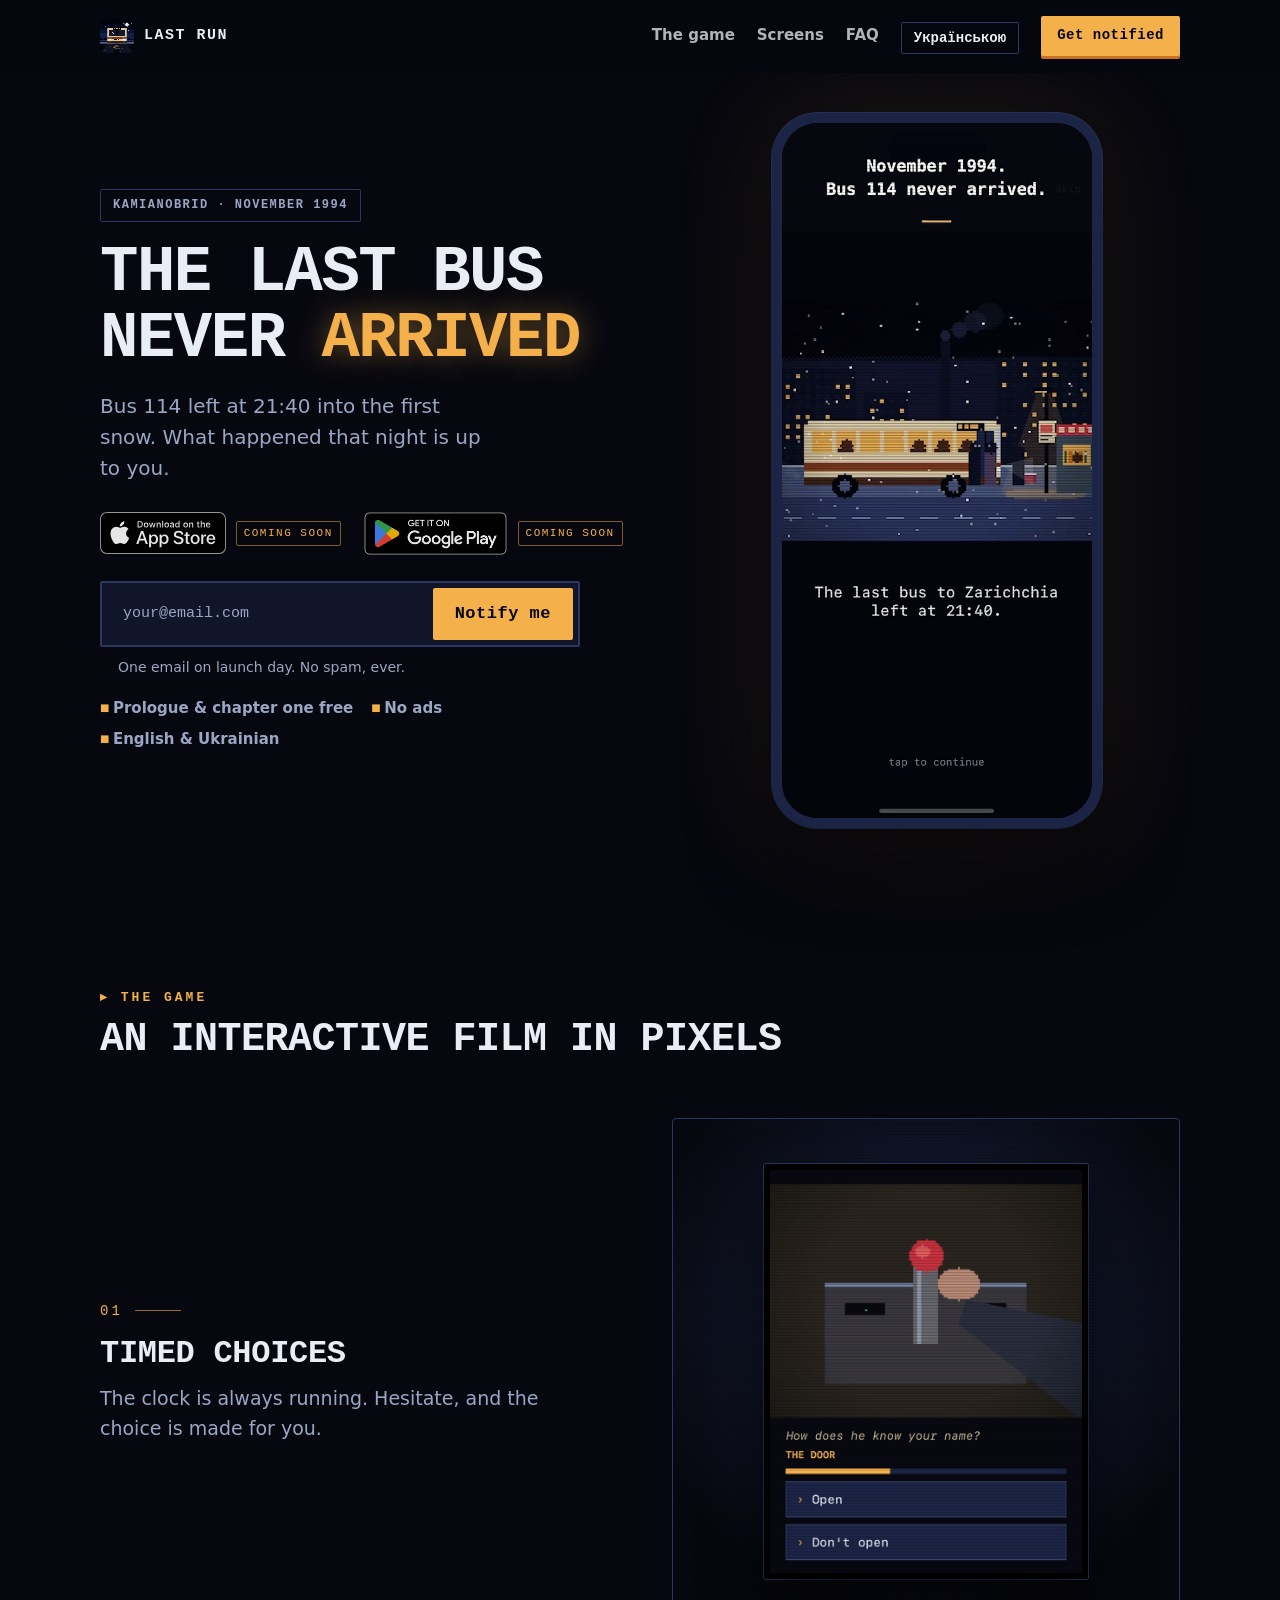
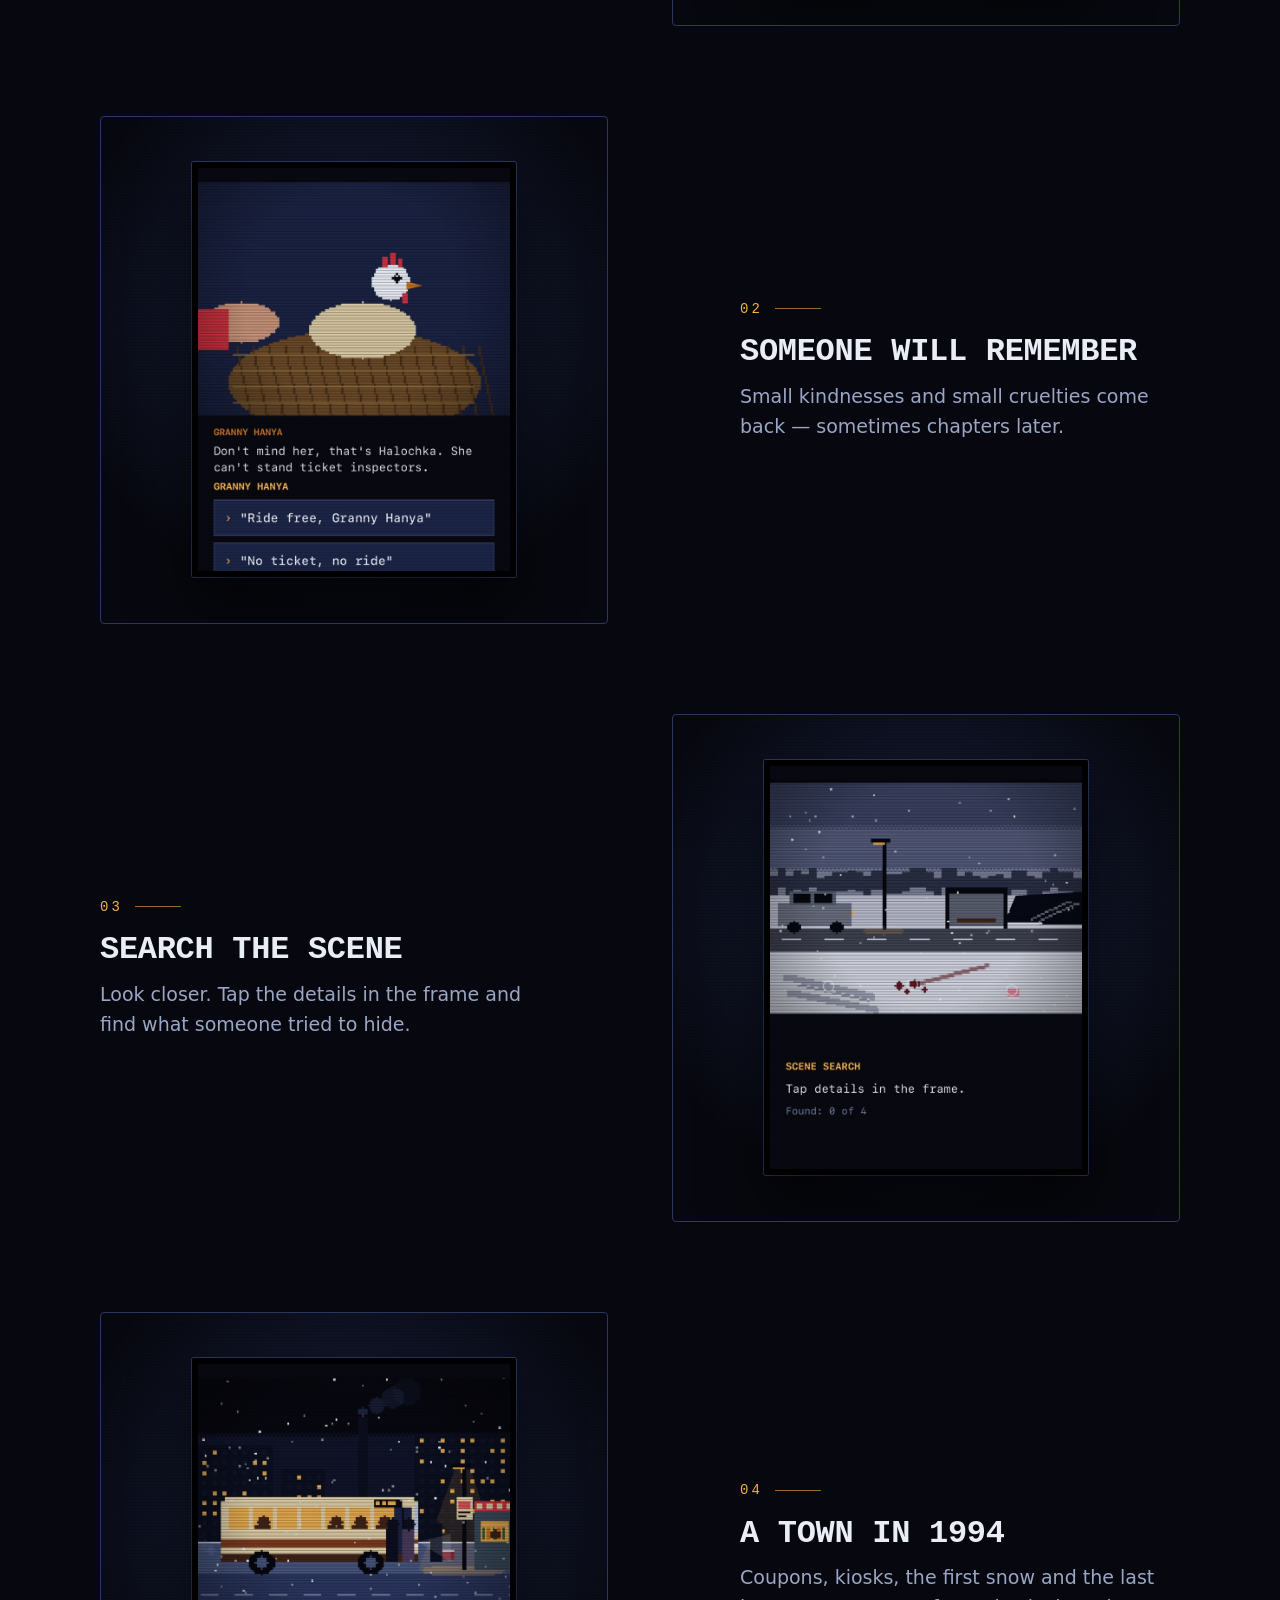
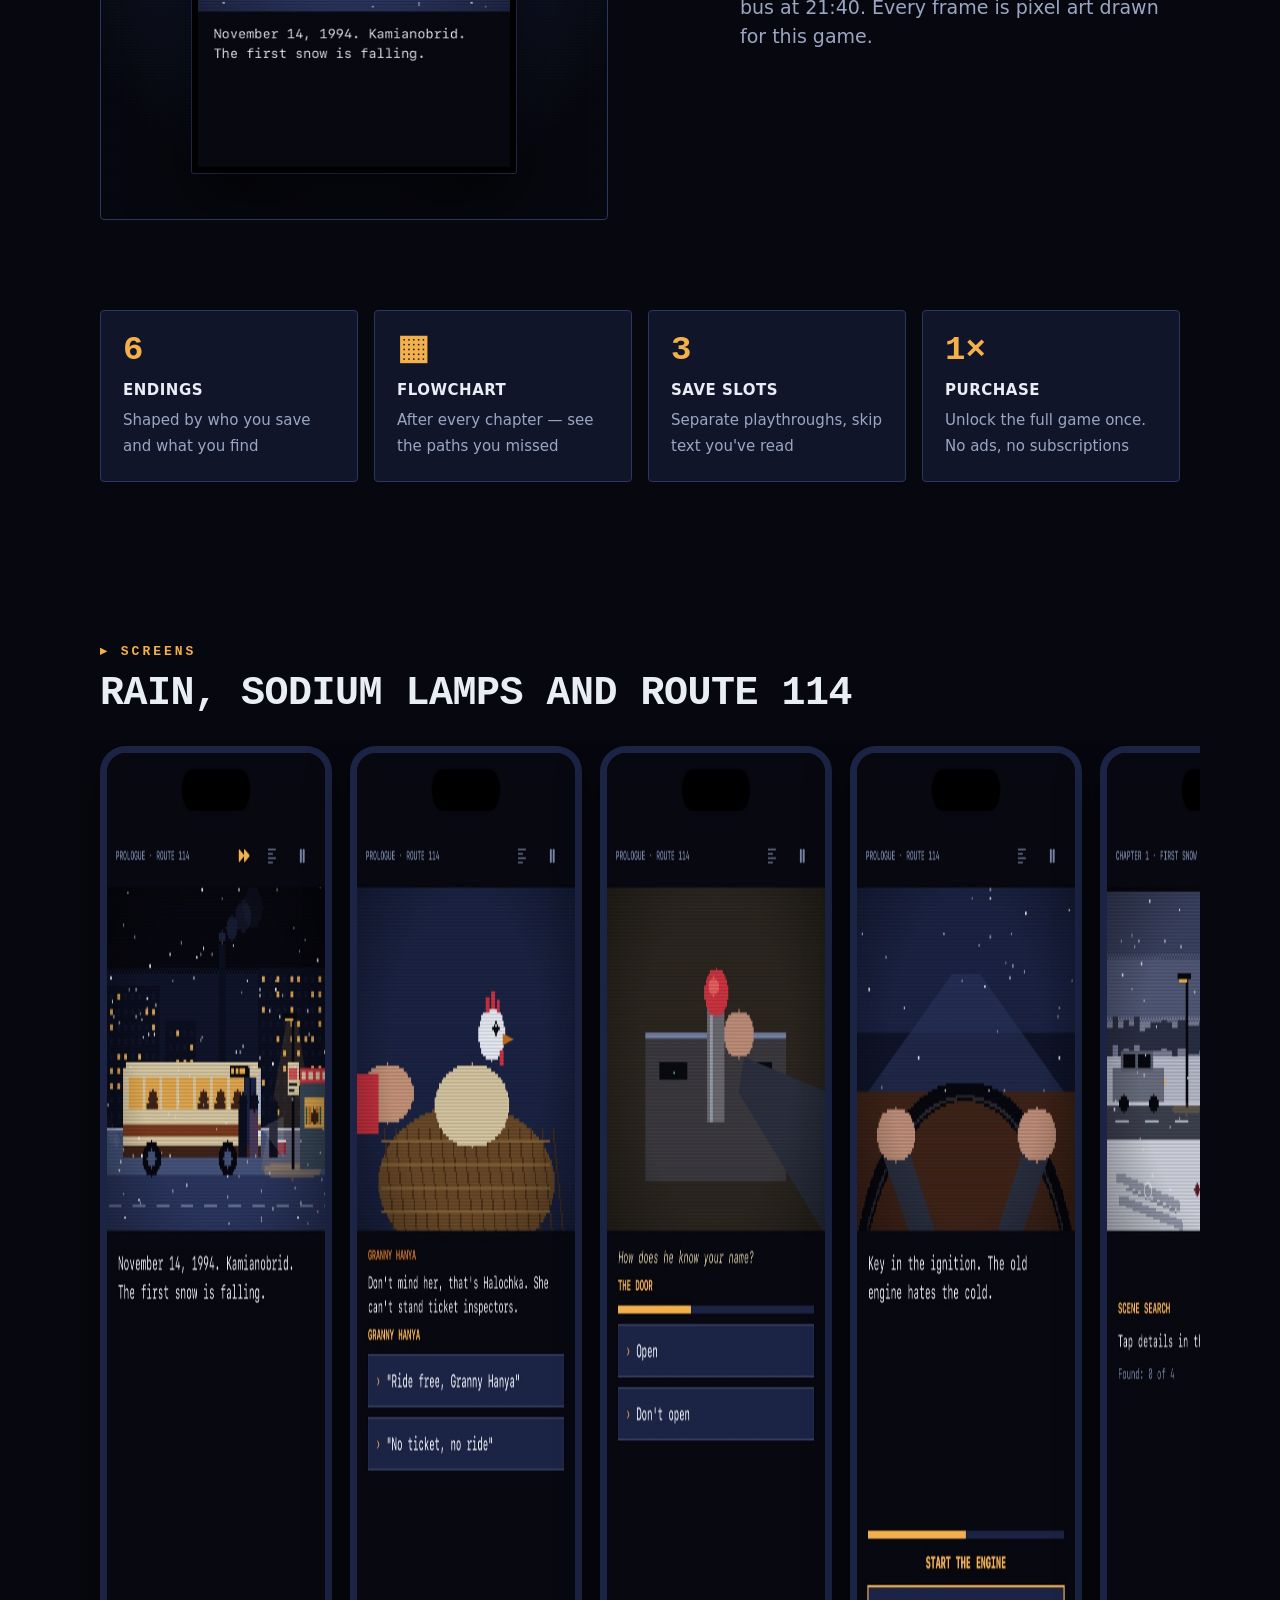
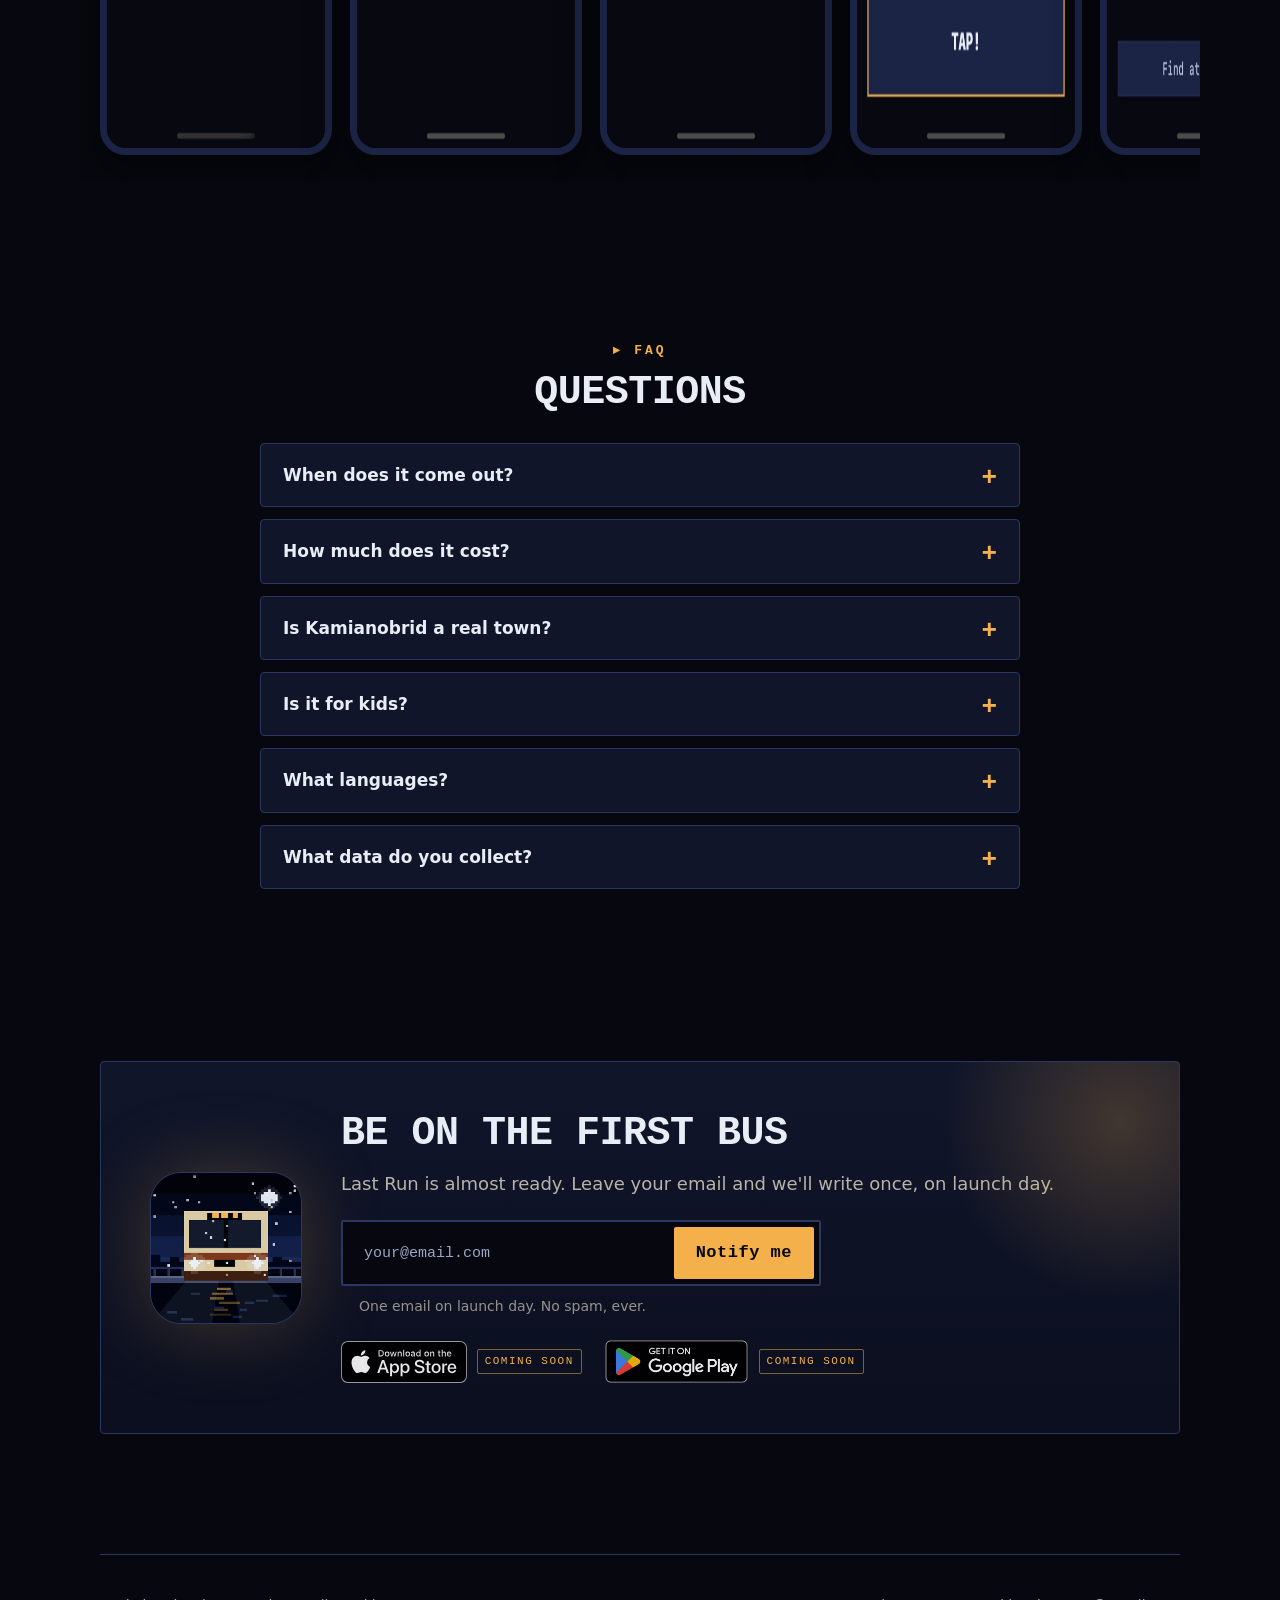
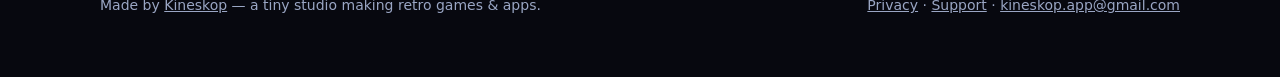
==== lastrun/index.html @ 00aafe99 "Last Run game page" ====
<!doctype html>
<html lang="en">
<head>
<meta charset="utf-8">
<meta name="viewport" content="width=device-width, initial-scale=1">
<title>Last Run — a pixel noir mystery where every choice has consequences</title>
<meta name="description" content="November 1994. The last bus to Zarichchia left at 21:40 and never arrived. A story game for iPhone and Android with timed choices and 6 endings.">
<meta name="theme-color" content="#07080f">
<meta name="color-scheme" content="dark">
<link rel="canonical" href="https://kineskop-app.github.io/lastrun/">
<link rel="alternate" hreflang="en" href="https://kineskop-app.github.io/lastrun/">
<link rel="alternate" hreflang="uk" href="https://kineskop-app.github.io/lastrun/uk/">
<meta property="og:type" content="website">
<meta property="og:title" content="Last Run">
<meta property="og:description" content="November 1994. The last bus to Zarichchia left at 21:40 and never arrived. A story game for iPhone and Android with timed choices and 6 endings.">
<meta property="og:image" content="https://kineskop-app.github.io/lastrun/media/og_en.jpg">
<meta name="twitter:card" content="summary_large_image">
<link rel="icon" href="../lastrun/img/icon.png">
<link rel="apple-touch-icon" href="../lastrun/img/icon.png">
<link rel="stylesheet" href="../style.css?v=81396edd">
<link rel="stylesheet" href="../lastrun/lastrun.css?v=81396edd">
<script>document.documentElement.classList.add("js")</script>
<script type="application/ld+json">{"@context":"https://schema.org","@type":"VideoGame","name":"Last Run","gamePlatform":["iOS","Android"],"genre":["Adventure","Interactive fiction"],"inLanguage":["en","uk"],"publisher":{"@type":"Organization","name":"Kineskop"}}</script>
</head>
<body class="lr">
<div class="sticky"><div class="wrap">
  <header class="top">
    <a class="brand" href="./"><img src="../lastrun/img/icon.png" alt="">Last Run</a>
    <nav class="nav"><a class="link" href="#features">The game</a><a class="link" href="#gallery">Screens</a><a class="link" href="#faq">FAQ</a><span class="lang"><a href="uk/">Українською</a></span><a class="btn small" href="#notify">Get notified</a></nav>
  </header>
</div></div>

<main class="wrap">
  <section class="hero">
    <div>
      <span class="eyebrow">Kamianobrid · November 1994</span>
      <h1>The last bus<br>never <em>arrived</em></h1>
      <p class="lead">Bus 114 left at 21:40 into the first snow. What happened that night is up to you.</p>
      <div class="stores" aria-label="iOS, Android — Coming soon">
        <span class="store"><img src="../lastrun/img/appstore.svg" alt="App Store" class="as"><small>Coming soon</small></span>
        <span class="store"><img src="../lastrun/img/googleplay.png" alt="Google Play" class="gp"><small>Coming soon</small></span>
      </div>
      <div class="signup-wrap">
        <form class="signup" action="https://formsubmit.co/kineskop.app@gmail.com" method="POST" data-err="That didn&#x27;t go through. Try again?" data-key="lr-joined">
          <div class="pill">
            <input type="email" name="email" placeholder="your@email.com" required autocomplete="email" aria-label="Email">
            <button class="btn" type="submit">Notify me</button>
          </div>
          <input type="hidden" name="_subject" value="Last Run — notify me">
          <input type="hidden" name="_next" value="https://kineskop-app.github.io/lastrun/thanks.html">
          <input type="hidden" name="_captcha" value="false">
          <div hidden style="display:none" aria-hidden="true"><input type="text" name="_honey" tabindex="-1" autocomplete="off"></div>
          <small class="note">One email on launch day. No spam, ever.</small>
        </form>
        <div class="done" role="status"><img src="../lastrun/img/icon.png" alt=""><div><b>You're on the list</b><span>We'll write once — the day Last Run is out.</span></div></div>
      </div>
      <div class="trust"><span>Prologue & chapter one free</span><span>No ads</span><span>English & Ukrainian</span></div>
    </div>
    <div class="stage">
      <div class="phone"><video src="../lastrun/media/hero_en.mp4" poster="../lastrun/media/hero_en.jpg" autoplay muted loop playsinline preload="metadata" aria-label="Last Run gameplay"></video></div>
    </div>
  </section>

  <section class="block" id="features">
    <p class="kicker">The game</p>
    <h2>An interactive film in pixels</h2>
    <div class="frows"><div class="frow reveal"><div class="ftext"><span class="fnum">01</span><h3>Timed choices</h3><p>The clock is always running. Hesitate, and the choice is made for you.</p></div><div class="visual"><img src="../lastrun/media/en_door.jpg" alt="" loading="lazy" width="720" height="931"></div></div><div class="frow flip reveal"><div class="ftext"><span class="fnum">02</span><h3>Someone will remember</h3><p>Small kindnesses and small cruelties come back — sometimes chapters later.</p></div><div class="visual"><img src="../lastrun/media/en_ganya.jpg" alt="" loading="lazy" width="720" height="931"></div></div><div class="frow reveal"><div class="ftext"><span class="fnum">03</span><h3>Search the scene</h3><p>Look closer. Tap the details in the frame and find what someone tried to hide.</p></div><div class="visual"><img src="../lastrun/media/en_search.jpg" alt="" loading="lazy" width="720" height="931"></div></div><div class="frow flip reveal"><div class="ftext"><span class="fnum">04</span><h3>A town in 1994</h3><p>Coupons, kiosks, the first snow and the last bus at 21:40. Every frame is pixel art drawn for this game.</p></div><div class="visual"><img src="../lastrun/media/en_depot.jpg" alt="" loading="lazy" width="720" height="931"></div></div></div>
    <div class="extras"><div class="extra reveal"><span class="big">6</span><b>endings</b><span>Shaped by who you save and what you find</span></div><div class="extra reveal"><span class="big">▦</span><b>Flowchart</b><span>After every chapter — see the paths you missed</span></div><div class="extra reveal"><span class="big">3</span><b>save slots</b><span>Separate playthroughs, skip text you've read</span></div><div class="extra reveal"><span class="big">1×</span><b>purchase</b><span>Unlock the full game once. No ads, no subscriptions</span></div></div>
  </section>

  <section class="block" id="gallery">
    <p class="kicker">Screens</p>
    <h2>Rain, sodium lamps and route 114</h2>
    <div class="shots" style="margin-top:24px"><img src="../lastrun/img/en_1.jpg" alt="" loading="lazy" width="464" height="1009"><img src="../lastrun/img/en_2.jpg" alt="" loading="lazy" width="464" height="1009"><img src="../lastrun/img/en_3.jpg" alt="" loading="lazy" width="464" height="1009"><img src="../lastrun/img/en_4.jpg" alt="" loading="lazy" width="464" height="1009"><img src="../lastrun/img/en_5.jpg" alt="" loading="lazy" width="464" height="1009"><img src="../lastrun/img/en_6.jpg" alt="" loading="lazy" width="464" height="1009"></div>
  </section>

  <section class="block" id="faq">
    <div class="center"><p class="kicker">FAQ</p><h2>Questions</h2></div>
    <div class="faq" style="margin-top:28px"><details><summary>When does it come out?</summary><p>Soon — first on iPhone, then on Android. Leave your email and we'll write once, on launch day.</p></details><details><summary>How much does it cost?</summary><p>The prologue and chapter one are free. The rest of the story unlocks with a single purchase — no ads, no subscriptions.</p></details><details><summary>Is Kamianobrid a real town?</summary><p>It's a composite of Ukrainian towns. But anyone who lived through the 90s will recognise their own town in it: coupons, kiosks, the last bus at 21:40.</p></details><details><summary>Is it for kids?</summary><p>No. The game has violence, themes of death and alcohol. Recommended 16+.</p></details><details><summary>What languages?</summary><p>English and Ukrainian. The game follows your phone's language.</p></details><details><summary>What data do you collect?</summary><p>None. Your progress stays on your phone. See the <a href="../lastrun/privacy.html">privacy policy</a>.</p></details></div>
  </section>

  <section class="block" id="notify">
    <div class="final reveal">
      <img class="ticket" src="../lastrun/img/icon.png" alt="">
      <div>
        <h2>Be on the first bus</h2>
        <p>Last Run is almost ready. Leave your email and we'll write once, on launch day.</p>
        <div class="signup-wrap">
        <form class="signup" action="https://formsubmit.co/kineskop.app@gmail.com" method="POST" data-err="That didn&#x27;t go through. Try again?" data-key="lr-joined">
          <div class="pill">
            <input type="email" name="email" placeholder="your@email.com" required autocomplete="email" aria-label="Email">
            <button class="btn" type="submit">Notify me</button>
          </div>
          <input type="hidden" name="_subject" value="Last Run — notify me">
          <input type="hidden" name="_next" value="https://kineskop-app.github.io/lastrun/thanks.html">
          <input type="hidden" name="_captcha" value="false">
          <div hidden style="display:none" aria-hidden="true"><input type="text" name="_honey" tabindex="-1" autocomplete="off"></div>
          <small class="note">One email on launch day. No spam, ever.</small>
        </form>
        <div class="done" role="status"><img src="../lastrun/img/icon.png" alt=""><div><b>You're on the list</b><span>We'll write once — the day Last Run is out.</span></div></div>
      </div>
        <div class="stores" aria-label="iOS, Android — Coming soon">
        <span class="store"><img src="../lastrun/img/appstore.svg" alt="App Store" class="as"><small>Coming soon</small></span>
        <span class="store"><img src="../lastrun/img/googleplay.png" alt="Google Play" class="gp"><small>Coming soon</small></span>
      </div>
      </div>
    </div>
  </section>

  <footer>
    <span>Made by <a href="../">Kineskop</a> — a tiny studio making retro games &amp; apps.</span>
    <span><a href="../lastrun/privacy.html">Privacy</a> · <a href="../lastrun/support.html">Support</a> · <a href="mailto:kineskop.app@gmail.com">kineskop.app@gmail.com</a></span>
  </footer>
</main>
<script src="../site.js?v=81396edd" defer></script>
</body>
</html>
---- style.css ----
/* Kineskop site — one stylesheet for the studio page, app landings and docs. */
:root {
  --bg: #f4ecda;
  --bg2: #efe3ca;
  --card: #fbf6ea;
  --line: #e2d5b8;
  --ink: #2f2a28;
  --muted: rgba(47, 42, 40, .64);
  --accent: #c98a2b;
  --mustard: #d8a03a;
  --mustard-dark: #b9852a;
  --teal: #3e6a6a;
  --night: #1f1a24;
  --night2: #2a2430;
  --cream: #f2e8d4;
  --radius: 28px;
  --shadow: 0 24px 60px rgba(47, 30, 16, .18);
}
@media (prefers-color-scheme: dark) {
  :root:not([data-theme="light"]) {
    --bg: #1d1820; --bg2: #241e28; --card: #2a2430; --line: #3a3340; --ink: #f2e8d4; --muted: rgba(242, 232, 212, .66);
    --shadow: 0 24px 60px rgba(0, 0, 0, .45);
  }
}
* { box-sizing: border-box; }
html { -webkit-text-size-adjust: 100%; scroll-behavior: smooth; scroll-padding-top: 84px; }
body {
  margin: 0; background: var(--bg); color: var(--ink); overflow-x: hidden;
  font-family: ui-rounded, "SF Pro Rounded", "Nunito", system-ui, -apple-system, "Segoe UI", Roboto, sans-serif;
  line-height: 1.55; font-size: 17px; -webkit-font-smoothing: antialiased;
}
img, video { max-width: 100%; display: block; }
a { color: var(--accent); }
.wrap { max-width: 1120px; margin: 0 auto; padding: 0 20px; }
:focus-visible { outline: 3px solid var(--mustard); outline-offset: 3px; border-radius: 8px; }

/* ---------- header ---------- */
header.top { display: flex; align-items: center; justify-content: space-between; gap: 16px; padding: 16px 0; }
.sticky { position: sticky; top: 0; z-index: 20; background: color-mix(in srgb, var(--bg) 82%, transparent); backdrop-filter: saturate(1.4) blur(14px); -webkit-backdrop-filter: saturate(1.4) blur(14px); border-bottom: 1px solid transparent; transition: border-color .2s; }
.sticky.scrolled { border-bottom-color: var(--line); }
.brand { white-space: nowrap; display: flex; align-items: center; gap: 10px; font-weight: 900; letter-spacing: .2px; text-decoration: none; color: var(--ink); font-size: 18px; }
.brand img { width: 34px; height: 34px; border-radius: 9px; image-rendering: pixelated; }
.nav { display: flex; align-items: center; gap: 22px; }
.nav a.link { color: var(--ink); text-decoration: none; font-weight: 700; font-size: 15px; opacity: .75; }
.nav a.link:hover { opacity: 1; }
.lang a, .lang-link { text-decoration: none; font-weight: 800; padding: 7px 12px; border-radius: 999px; border: 1px solid var(--line); color: var(--ink); font-size: 14px; }

/* ---------- buttons ---------- */
.btn { display: inline-flex; align-items: center; justify-content: center; gap: 8px; background: var(--mustard); color: #2f2a28; font: inherit; font-weight: 800; text-decoration: none; padding: 13px 22px; border-radius: 999px; border: 0; cursor: pointer; box-shadow: 0 3px 0 var(--mustard-dark); transition: transform .12s ease, box-shadow .12s ease; white-space: nowrap; }
.btn:hover { transform: translateY(-1px); }
.btn:active { transform: translateY(2px); box-shadow: 0 1px 0 var(--mustard-dark); }
.btn.small { padding: 9px 16px; font-size: 15px; }
.btn.ghost { background: transparent; border: 2px solid var(--line); color: var(--ink); box-shadow: none; }

/* ---------- hero ---------- */
.hero { display: grid; grid-template-columns: 1.05fr .95fr; gap: 56px; align-items: center; padding: 40px 0 80px; }
.eyebrow { display: inline-flex; align-items: center; gap: 8px; font-weight: 800; font-size: 14px; letter-spacing: .3px; color: var(--accent); background: color-mix(in srgb, var(--mustard) 16%, transparent); padding: 6px 12px; border-radius: 999px; margin-bottom: 18px; }
.hero h1 { font-size: clamp(42px, 6.4vw, 72px); line-height: 1.02; margin: 0 0 18px; font-weight: 900; letter-spacing: -1px; }
.hero h1 em { font-style: normal; color: var(--accent); }
.lead { font-size: 20px; color: var(--muted); margin: 0 0 28px; max-width: 34ch; }
.trust { display: flex; flex-wrap: wrap; gap: 8px 18px; margin-top: 18px; color: var(--muted); font-size: 15px; font-weight: 700; }
.trust span::before { content: "✓ "; color: var(--teal); }

.stage { position: relative; }
.window { position: relative; border-radius: 34px; overflow: hidden; box-shadow: var(--shadow); border: 10px solid #3a2a20; background: #3a2a20; aspect-ratio: 720 / 776; }
.window video, .window img { width: 100%; height: 100%; object-fit: cover; image-rendering: pixelated; }
.chip { position: absolute; display: flex; align-items: center; gap: 8px; background: var(--card); color: var(--ink); font-weight: 800; font-size: 15px; padding: 10px 14px; border-radius: 16px; box-shadow: 0 10px 30px rgba(0,0,0,.18); border: 1px solid var(--line); animation: float 6s ease-in-out infinite; white-space: nowrap; }
.chip b { color: var(--accent); }
.chip.c1 { left: -26px; top: 14%; }
.chip.c2 { right: -22px; top: 46%; animation-delay: -2s; }
.chip.c3 { left: 8%; bottom: -20px; animation-delay: -4s; font-family: ui-monospace, Menlo, monospace; background: var(--night); color: #f4b04a; border-color: transparent; }
@keyframes float { 0%, 100% { transform: translateY(0); } 50% { transform: translateY(-8px); } }

/* ---------- signup pill ---------- */
.signup { position: relative; max-width: 480px; }
.pill { display: flex; align-items: center; background: var(--card); border: 2px solid var(--line); border-radius: 999px; padding: 5px; transition: border-color .15s, box-shadow .15s; }
.pill:focus-within { border-color: var(--mustard); box-shadow: 0 0 0 4px color-mix(in srgb, var(--mustard) 25%, transparent); }
.pill input { flex: 1; min-width: 0; border: 0; background: transparent; font: inherit; font-size: 17px; color: var(--ink); padding: 10px 16px; outline: none; }
.pill input::placeholder { color: var(--muted); }
.signup .note { display: block; margin: 10px 0 0 18px; color: var(--muted); font-size: 14px; }
.signup .note.err { color: #c0503c; }
.signup button.busy { opacity: .6; pointer-events: none; }
.done { display: none; align-items: center; gap: 12px; background: var(--card); border: 2px solid var(--mustard); border-radius: 22px; padding: 14px 18px; max-width: 480px; animation: pop .45s cubic-bezier(.3,1.6,.5,1); text-align: left; }
.done img { width: 48px; height: 48px; border-radius: 12px; image-rendering: pixelated; }
.done b { display: block; }
.done span { color: var(--muted); font-size: 15px; }
.joined .signup { display: none; }
.joined .done { display: flex; }
@keyframes pop { from { transform: scale(.85); opacity: 0; } to { transform: scale(1); opacity: 1; } }

/* ---------- sections ---------- */
section.block { padding: 70px 0; }
.kicker { font-weight: 800; color: var(--accent); font-size: 14px; letter-spacing: 1px; text-transform: uppercase; margin: 0 0 10px; }
h2 { font-size: clamp(30px, 4.2vw, 46px); line-height: 1.1; margin: 0 0 14px; font-weight: 900; letter-spacing: -.5px; }
.sub { color: var(--muted); margin: 0 0 36px; max-width: 58ch; font-size: 18px; }
.center { text-align: center; }
.center .sub { margin-left: auto; margin-right: auto; }

/* fact strip */
.fact { background: var(--night); color: var(--cream); border-radius: var(--radius); padding: 44px; display: grid; grid-template-columns: auto 1fr; gap: 34px; align-items: center; }
.fact .big { font-size: clamp(64px, 10vw, 120px); font-weight: 900; line-height: .9; color: #f08a6a; letter-spacing: -2px; }
.fact .big small { display: block; font-size: 20px; letter-spacing: 0; color: rgba(242,232,212,.7); font-weight: 700; margin-top: 8px; }
.fact p { margin: 0; font-size: 20px; color: rgba(242,232,212,.85); }
.fact p b { color: #f4b04a; }

/* steps */
.steps { display: grid; grid-template-columns: repeat(3, 1fr); gap: 18px; counter-reset: s; }
.step { background: var(--card); border: 1px solid var(--line); border-radius: 24px; padding: 26px; position: relative; }
.step::before { counter-increment: s; content: counter(s); position: absolute; top: 22px; right: 24px; font-weight: 900; font-size: 40px; color: color-mix(in srgb, var(--mustard) 45%, transparent); }
.step .ic { font-size: 30px; display: block; margin-bottom: 12px; }
.step b { display: block; font-size: 20px; margin-bottom: 6px; }
.step span { color: var(--muted); }

/* bento */
.bento { display: grid; grid-template-columns: repeat(6, 1fr); gap: 18px; }
.tile { background: var(--card); border: 1px solid var(--line); border-radius: var(--radius); overflow: hidden; display: flex; flex-direction: column; }
.tile .txt { padding: 26px 26px 18px; }
.tile .txt b { display: block; font-size: 22px; margin-bottom: 6px; line-height: 1.2; }
.tile .txt span { color: var(--muted); }
.tile .pic { margin-top: auto; padding: 0 22px; }
.tile .pic img { display: block; margin: 0 auto; width: auto; height: auto; max-width: min(100%, 380px); max-height: 320px; border-radius: 18px 18px 0 0; border: 1px solid var(--line); border-bottom: 0; }
.t-wide { flex-direction: row; }
.t-wide .txt { flex: 1; align-self: center; padding-bottom: 26px; }
.t-wide .pic { flex: 0 0 48%; padding: 26px 26px 0 0; margin-top: 0; display: flex; align-items: flex-end; }
.t-wide { grid-column: span 4; }
.t-narrow { grid-column: span 2; }
.t-half { grid-column: span 3; }
.tile.dark { background: var(--night); color: var(--cream); border-color: transparent; }
.tile.dark .txt span { color: rgba(242,232,212,.7); }
.tile.dark .pic { display: grid; place-items: center; padding: 10px 22px 26px; }
.tile.dark .pic img { width: 170px; height: 170px; border: 0; border-radius: 0; image-rendering: pixelated; object-fit: contain; }
.lock-chip { display: inline-block; margin-top: 14px; background: rgba(242,232,212,.08); border: 1px solid rgba(242,232,212,.15); border-radius: 14px; padding: 8px 12px; font-size: 15px; }
.lock-chip b { color: #f4b04a; }

.pills { display: flex; flex-wrap: wrap; gap: 8px; margin-top: 16px; }
.pills span { background: var(--bg); border: 1px solid var(--line); border-radius: 999px; padding: 6px 12px; font-size: 14px; font-weight: 700; }

/* feature rows: one idea per row, visuals in identical frames */
.frows { display: flex; flex-direction: column; gap: 90px; margin-top: 56px; }
.frow { display: grid; grid-template-columns: 1fr 1fr; gap: 64px; align-items: center; }
.frow.flip .ftext { order: 2; }
.ftext { max-width: 440px; }
.frow.flip .ftext { justify-self: end; }
.ficon { display: inline-grid; place-items: center; width: 52px; height: 52px; border-radius: 16px; background: color-mix(in srgb, var(--mustard) 18%, transparent); font-size: 26px; margin-bottom: 18px; }
.ftext h3 { font-size: clamp(26px, 3.2vw, 36px); line-height: 1.12; margin: 0 0 12px; font-weight: 900; letter-spacing: -.3px; }
.ftext p { margin: 0; color: var(--muted); font-size: 19px; }
.visual { aspect-ratio: 1 / 1; border-radius: 36px; background: var(--bg2); border: 1px solid var(--line); display: grid; place-items: center; overflow: hidden; position: relative; }
.visual img { width: auto; height: auto; max-width: 74%; max-height: 82%; border-radius: 22px; box-shadow: 0 24px 50px rgba(47, 30, 16, .18); border: 1px solid var(--line); }
.visual.dark { background: var(--night); border-color: transparent; align-content: center; gap: 22px; }
.visual img.pix { width: 46%; max-width: 46%; border: 0; border-radius: 0; box-shadow: none; image-rendering: pixelated; }
.visual .quote { color: var(--cream); background: rgba(242,232,212,.08); border: 1px solid rgba(242,232,212,.16); border-radius: 16px; padding: 10px 16px; font-weight: 700; font-size: 16px; }
.extras { display: grid; grid-template-columns: repeat(4, 1fr); gap: 16px; margin-top: 90px; }
.extra { background: var(--card); border: 1px solid var(--line); border-radius: 22px; padding: 22px; }
.extra .ficon { width: 44px; height: 44px; font-size: 22px; margin-bottom: 12px; border-radius: 13px; }
.extra b { display: block; font-size: 17px; margin-bottom: 4px; }
.extra span:last-child { color: var(--muted); font-size: 15px; }

/* gallery */
.shots { display: flex; gap: 18px; overflow-x: auto; padding: 6px 20px 26px; margin: 0 -20px; scroll-snap-type: x mandatory; scrollbar-width: none; }
.shots::-webkit-scrollbar { display: none; }
.shots img { width: 232px; flex: 0 0 auto; border-radius: 30px; border: 8px solid #2f2a28; scroll-snap-align: center; box-shadow: 0 14px 30px rgba(0,0,0,.15); }

/* pricing */
.plans { display: grid; grid-template-columns: 1fr 1fr; gap: 18px; max-width: 900px; margin: 0 auto; }
.plan { background: var(--card); border: 1px solid var(--line); border-radius: var(--radius); padding: 30px; }
.plan.pro { border: 2px solid var(--mustard); position: relative; }
.plan .tag { position: absolute; top: -13px; left: 26px; background: var(--mustard); color: #2f2a28; font-weight: 800; font-size: 13px; padding: 4px 12px; border-radius: 999px; }
.plan h3 { margin: 0; font-size: 24px; }
.plan .price { font-size: 34px; font-weight: 900; margin: 6px 0 2px; }
.plan .price small { font-size: 16px; font-weight: 700; color: var(--muted); }
.plan .per { color: var(--muted); font-size: 15px; margin-bottom: 18px; }
.plan ul { list-style: none; padding: 0; margin: 0; }
.plan li { padding: 7px 0 7px 28px; position: relative; }
.plan li::before { content: "✓"; position: absolute; left: 2px; color: var(--teal); font-weight: 900; }
.plan.pro li::before { color: var(--accent); }
.fine { text-align: center; color: var(--muted); font-size: 14px; margin-top: 18px; }

/* faq */
.faq { max-width: 760px; margin: 0 auto; }
.faq details { background: var(--card); border: 1px solid var(--line); border-radius: 18px; padding: 0 22px; margin-bottom: 12px; }
.faq summary { cursor: pointer; list-style: none; font-weight: 800; padding: 18px 30px 18px 0; position: relative; font-size: 18px; }
.faq summary::-webkit-details-marker { display: none; }
.faq summary::after { content: "+"; position: absolute; right: 0; top: 14px; font-size: 26px; color: var(--accent); transition: transform .2s; }
.faq details[open] summary::after { transform: rotate(45deg); }
.faq details p { margin: 0 0 18px; color: var(--muted); }

/* final cta */
.final { background: var(--night); color: var(--cream); border-radius: 36px; padding: 50px; display: grid; grid-template-columns: auto 1fr; gap: 40px; align-items: center; position: relative; overflow: hidden; }
.final::after { content: ""; position: absolute; right: -120px; top: -120px; width: 360px; height: 360px; border-radius: 50%; background: radial-gradient(circle, rgba(216,160,58,.28), transparent 70%); pointer-events: none; }
.final h2 { color: var(--cream); }
.final p { color: rgba(242,232,212,.75); margin: 0 0 22px; font-size: 18px; }
.cat-says { display: flex; flex-direction: column; align-items: center; gap: 14px; width: 210px; }
.cat-says img { width: 130px; height: 130px; border-radius: 30px; image-rendering: pixelated; box-shadow: 0 12px 28px rgba(0,0,0,.4); transition: transform .3s ease; }
.joined .cat-says img { transform: rotate(-7deg) scale(1.06); }
.bubble { position: relative; background: var(--cream); color: #2f2a28; font-weight: 800; font-size: 15px; line-height: 1.35; padding: 10px 14px; border-radius: 16px; text-align: center; order: -1; }
.bubble::after { content: ""; position: absolute; left: 50%; bottom: -8px; margin-left: -8px; border: 8px solid transparent; border-top-color: var(--cream); border-bottom: 0; }
.final .pill { background: var(--cream); border-color: transparent; }
.final .pill input { color: #2f2a28; }
.final .pill input::placeholder { color: rgba(47,42,40,.5); }
.final .signup .note { color: rgba(242,232,212,.6); }
.final .done { background: rgba(242,232,212,.08); color: var(--cream); }
.final .done span { color: rgba(242,232,212,.7); }

.final > *, .hero > * { min-width: 0; }

/* reveal on scroll (only when JS runs, so content never stays hidden) */
.js .reveal { opacity: 0; transform: translateY(24px); transition: opacity .7s ease, transform .7s ease; }
.js .reveal.in { opacity: 1; transform: none; }
@media (prefers-reduced-motion: reduce) { .js .reveal { opacity: 1; transform: none; transition: none; } .chip { animation: none; } html { scroll-behavior: auto; } }

/* ---------- footer, docs, studio ---------- */
footer { padding: 40px 0 60px; color: var(--muted); font-size: 14px; display: flex; flex-wrap: wrap; gap: 18px; justify-content: space-between; border-top: 1px solid var(--line); margin-top: 40px; }
footer a { color: var(--muted); }
.doc { max-width: 720px; padding: 20px 0 60px; }
.doc h1 { font-size: 40px; margin: 10px 0 6px; font-weight: 900; }
.doc .date { color: var(--muted); margin: 0 0 24px; }
.doc li { margin: 6px 0; }
.studio { padding: 70px 0 40px; max-width: 720px; }
.studio h1 { font-size: clamp(44px, 7vw, 76px); margin: 0 0 12px; font-weight: 900; letter-spacing: -.5px; }
.studio p { font-size: 20px; color: var(--muted); margin: 0; }
.apps { display: grid; grid-template-columns: repeat(2, 1fr); gap: 18px; padding: 20px 0 60px; }
.app { display: flex; gap: 18px; align-items: center; background: var(--card); border: 1px solid var(--line); border-radius: 26px; padding: 22px; text-decoration: none; color: var(--ink); transition: transform .15s ease; }
a.app:hover { transform: translateY(-3px); }
.app img { width: 84px; height: 84px; border-radius: 20px; image-rendering: pixelated; flex: 0 0 auto; }
.app b { display: block; font-size: 22px; }
.app span { color: var(--muted); display: block; }
.app .tag { display: inline-block; margin-top: 8px; font-size: 13px; font-weight: 800; color: #2f2a28; background: var(--mustard); padding: 3px 10px; border-radius: 999px; }
.app.soon { border-style: dashed; opacity: .75; }
.apps.three { grid-template-columns: repeat(3, 1fr); }
.apps.three .app { flex-direction: column; align-items: flex-start; }
.app.soon .ph { width: 84px; height: 84px; border-radius: 20px; border: 2px dashed var(--line); display: grid; place-items: center; font-size: 30px; flex: 0 0 auto; }

/* ---------- responsive ---------- */
@media (max-width: 900px) {
  .nav a.link { display: none; }
  .hero { grid-template-columns: 1fr; gap: 50px; padding-top: 16px; }
  .stage { max-width: 440px; margin: 0 auto; width: 100%; }
  .bento { grid-template-columns: 1fr; }
  .frows { gap: 56px; margin-top: 36px; }
  .frow { grid-template-columns: 1fr; gap: 26px; }
  .frow.flip .ftext { order: 0; justify-self: start; }
  .extras { grid-template-columns: 1fr 1fr; margin-top: 56px; }
  .t-wide, .t-narrow, .t-half { grid-column: auto; }
  .t-wide { flex-direction: column; }
  .t-wide .txt { padding-bottom: 18px; }
  .t-wide .pic { flex: none; padding: 0 22px; }
  .steps { grid-template-columns: 1fr; }
  .plans { grid-template-columns: 1fr; }
  .fact { grid-template-columns: 1fr; padding: 32px; gap: 18px; }
  .final { grid-template-columns: 1fr; padding: 32px 22px; text-align: center; }
  .final .signup, .final .done { margin: 0 auto; }
  .cat-says { width: auto; }
  .apps, .apps.three { grid-template-columns: 1fr; }
  .apps.three .app { flex-direction: row; align-items: center; }
}
@media (max-width: 520px) {
  body { font-size: 16px; }
  .nav { gap: 8px; }
  .nav .btn.small { padding: 8px 12px; font-size: 14px; }
  .lang a { padding: 6px 10px; font-size: 13px; }
  .bubble { max-width: 250px; }
  .final .pill { width: 100%; }
  .lead { font-size: 18px; }
  .chip.c1 { left: -8px; } .chip.c2 { right: -8px; }
  .chip { font-size: 13px; padding: 8px 10px; }
  .pill input { padding: 10px 10px; font-size: 16px; }
  .pill .btn { padding: 11px 14px; }
  .signup .note { margin-left: 4px; }
  .shots img { width: 200px; }
}
---- lastrun/lastrun.css ----
/* Last Run — the game page's own look on top of the shared style.css: night palette of the game (P in Pixel.swift),
   monospace like the game UI, square pixel corners, sodium-lamp accent. Everything is scoped to body.lr. */
body.lr {
  --bg: #07080f;          /* P.ink */
  --bg2: #0b0f1f;         /* P.shadow */
  --card: #10152a;        /* P.night */
  --line: #2b3760;        /* P.dusk */
  --ink: #e9edf5;         /* P.snow */
  --muted: #9aa6c4;
  --accent: #f4b04a;      /* P.sodium */
  --mustard: #f4b04a;
  --mustard-dark: #c9711f;/* P.amber */
  --teal: #f4b04a;
  --night: #10152a;
  --cream: #e9edf5;
  --radius: 4px;
  --shadow: 0 30px 80px rgba(0, 0, 0, .6);
  --mono: ui-monospace, "SF Mono", Menlo, Consolas, monospace;
  color-scheme: dark;
  background:
    radial-gradient(900px 520px at 78% -8%, rgba(244, 176, 74, .10), transparent 70%),
    var(--bg);
  font-family: system-ui, -apple-system, "Segoe UI", Roboto, sans-serif;
}
.lr .sticky { background: color-mix(in srgb, var(--bg) 84%, transparent); }
.lr .brand, .lr h1, .lr h2, .lr h3, .lr .kicker, .lr .eyebrow, .lr .btn, .lr .fnum, .lr .extra .big, .lr .store small, .lr .lang a {
  font-family: var(--mono);
}
.lr .brand { letter-spacing: 1.5px; text-transform: uppercase; font-size: 15px; }
.lr .brand img { border-radius: 6px; }
.lr .btn { border-radius: 2px; box-shadow: 0 3px 0 var(--mustard-dark); color: #07080f; letter-spacing: .5px; }
.lr .btn.small { font-size: 14px; }
.lr .lang a { border-radius: 2px; }
.lr :focus-visible { border-radius: 2px; }

/* hero */
.lr .eyebrow { background: transparent; border: 1px solid var(--line); border-radius: 2px; color: var(--muted); letter-spacing: 1.5px; text-transform: uppercase; font-size: 12px; }
.lr .hero h1 { font-weight: 800; letter-spacing: -1.5px; text-transform: uppercase; font-size: clamp(36px, 5.4vw, 64px); line-height: 1.04; }
.lr .hero h1 em { color: var(--accent); text-shadow: 0 0 28px rgba(244, 176, 74, .45); }
.lr .lead { max-width: 30ch; }
.lr .trust span::before { content: "■ "; font-size: 10px; vertical-align: 2px; }
.lr .stage { display: grid; place-items: center; }
.lr .phone { position: relative; width: min(100%, 330px); aspect-ratio: 540 / 1170; border: 10px solid #1b2444; border-radius: 46px; overflow: hidden; background: #000; box-shadow: var(--shadow), 0 0 0 1px #2b3760, 0 0 120px rgba(244, 176, 74, .12); }
.lr .phone video { width: 100%; height: 100%; object-fit: cover; image-rendering: auto; }
.lr .phone::after { content: ""; position: absolute; inset: 0; pointer-events: none; background: repeating-linear-gradient(to bottom, rgba(0,0,0,.16) 0 1px, transparent 1px 3px); }

/* store badges (official artwork, only scaled; Google's PNG carries its own clear space) */
.stores { display: flex; flex-wrap: wrap; align-items: center; gap: 14px 22px; margin: 0 0 26px; }
.store { display: inline-flex; align-items: center; gap: 10px; }
.store img { width: auto; opacity: .9; }
.store img.as { height: 42px; }
.store img.gp { height: 63px; margin: -10px -9px; }
.store small { font-size: 11px; letter-spacing: 1.5px; text-transform: uppercase; color: var(--accent); border: 1px solid color-mix(in srgb, var(--accent) 50%, transparent); padding: 3px 7px; border-radius: 2px; white-space: nowrap; }

/* signup */
.lr .pill { border-radius: 2px; background: var(--card); }
.lr .pill input { font-family: var(--mono); font-size: 15px; }
.lr .pill .btn { box-shadow: none; }
.lr .done { border-radius: 4px; background: var(--card); }
.lr .done img { border-radius: 8px; }

/* sections */
.lr section.block { padding: 80px 0; }
.lr .kicker { letter-spacing: 3px; font-size: 13px; }
.lr .kicker::before { content: "▸ "; }
.lr h2 { text-transform: uppercase; letter-spacing: -.5px; font-weight: 800; font-size: clamp(26px, 3.6vw, 40px); }

/* feature rows: screenshot in a dark CRT frame */
.lr .fnum { display: block; color: var(--accent); font-size: 14px; letter-spacing: 3px; margin-bottom: 14px; }
.lr .fnum::after { content: ""; display: inline-block; width: 46px; height: 1px; background: var(--accent); vertical-align: middle; margin-left: 12px; opacity: .6; }
.lr .ftext h3 { text-transform: uppercase; font-weight: 800; letter-spacing: -.3px; font-size: clamp(22px, 2.8vw, 32px); }
.lr .visual { aspect-ratio: 1 / 1; border-radius: 4px; background: radial-gradient(circle at 50% 40%, #1b2444, #07080f 75%); border: 1px solid var(--line); }
.lr .visual img { max-width: 64%; max-height: 88%; border-radius: 2px; border: 6px solid #000; box-shadow: 0 30px 60px rgba(0,0,0,.6), 0 0 0 1px #2b3760; }
.lr .visual::after { content: ""; position: absolute; inset: 0; pointer-events: none; background: repeating-linear-gradient(to bottom, rgba(0,0,0,.12) 0 1px, transparent 1px 3px); }

.lr .extra { border-radius: 4px; }
.lr .extra .big { display: block; font-size: 34px; font-weight: 800; color: var(--accent); line-height: 1; margin-bottom: 12px; }
.lr .extra b { text-transform: uppercase; letter-spacing: .5px; font-size: 15px; }

/* gallery (screenshots are downscaled, so smooth scaling keeps their text readable) */
.lr .shots img { border-radius: 26px; border: 7px solid #1b2444; box-shadow: 0 18px 40px rgba(0,0,0,.5); }

/* faq */
.lr .faq details { border-radius: 4px; }
.lr .faq summary { font-size: 17px; }
.lr .faq summary::after { font-family: var(--mono); }

/* final */
.lr .final { border-radius: 4px; border: 1px solid var(--line); background: linear-gradient(180deg, #10152a, #0b0f1f); }
.lr .final::after { background: radial-gradient(circle, rgba(244,176,74,.22), transparent 70%); }
.lr .final .pill { background: var(--bg); border-color: var(--line); }
.lr .final .pill input { color: var(--ink); }
.lr .final .pill input::placeholder { color: var(--muted); }
.lr .final .stores { margin: 22px 0 0; }
.lr .ticket { width: 150px; height: 150px; border-radius: 30px; image-rendering: pixelated; box-shadow: 0 0 0 1px #2b3760, 0 0 80px rgba(244, 176, 74, .25); }

/* docs */
.lr .doc h1 { text-transform: uppercase; font-size: 32px; }
.lr .doc h2 { font-size: 20px; margin-top: 30px; }
.lr hr { border: 0; border-top: 1px solid var(--line); margin: 40px 0; }

@media (max-width: 900px) {
  .lr .phone { width: min(78%, 300px); }
  .lr .final .stores { justify-content: center; }
  .lr .ticket { margin: 0 auto; width: 120px; height: 120px; }
}
@media (max-width: 520px) {
  .stores { gap: 12px 14px; }
  .store img.as { height: 36px; }
  .store img.gp { height: 54px; margin: -8px -8px; }
  .lr .visual img { max-width: 72%; }
  .lr .brand { font-size: 13px; letter-spacing: .5px; }
  .lr .brand img { width: 30px; height: 30px; }
}
@media (max-width: 380px) {
  .lr .extras { grid-template-columns: 1fr; }
  .lr .nav .btn.small { display: none; }
  .lr .doc .btn { white-space: normal; text-align: center; }
}
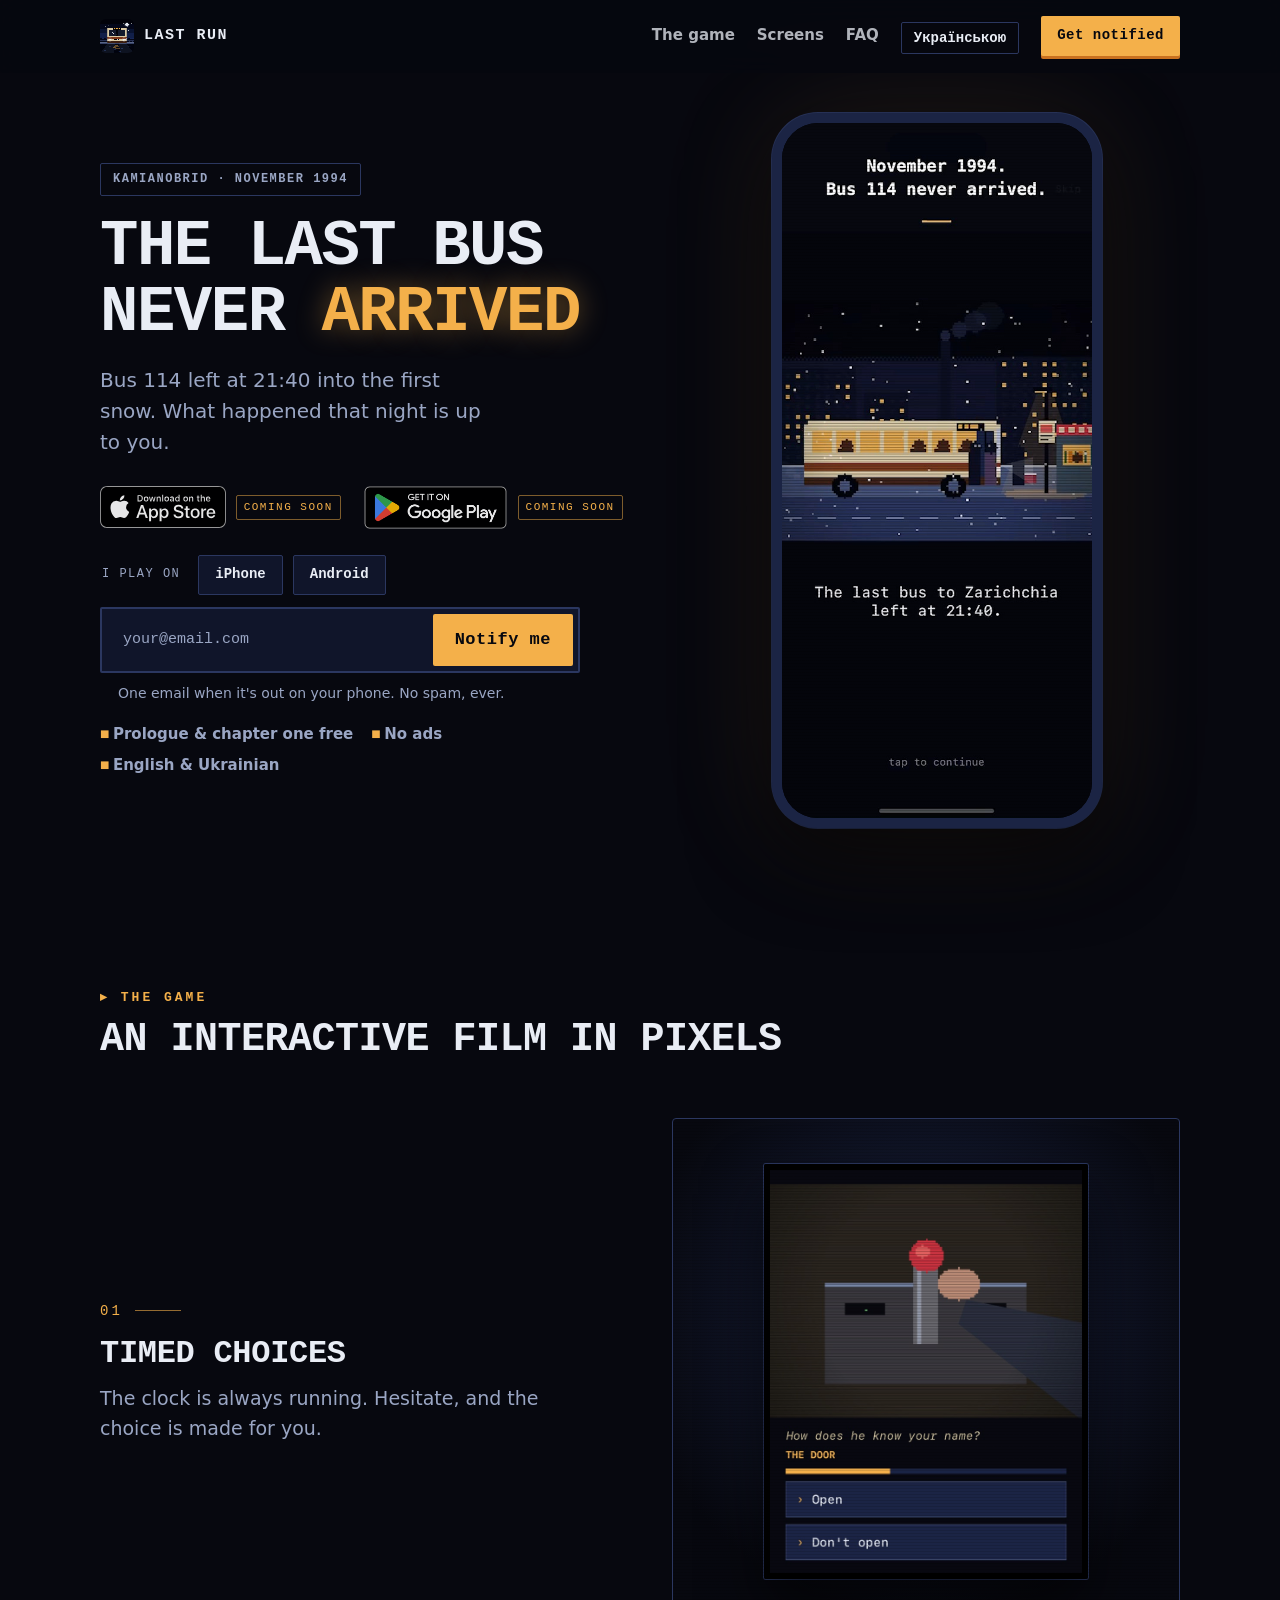
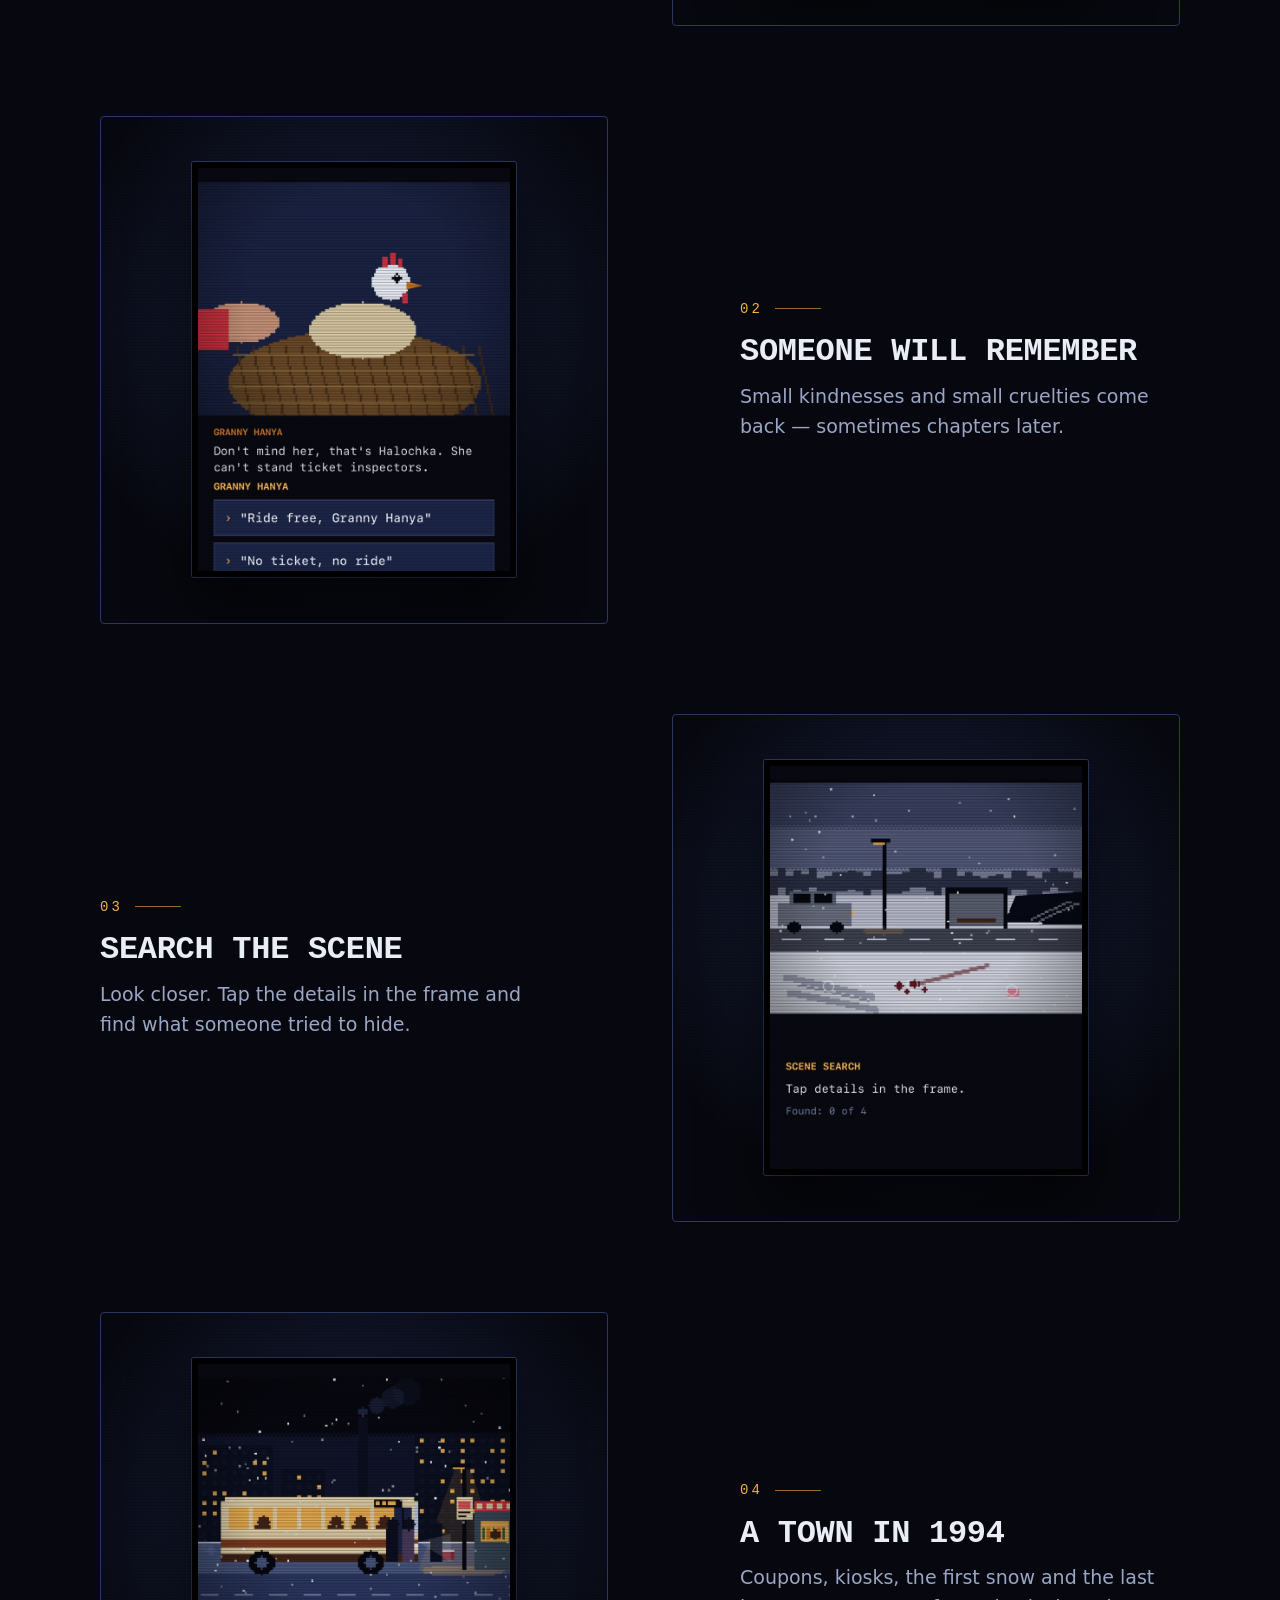
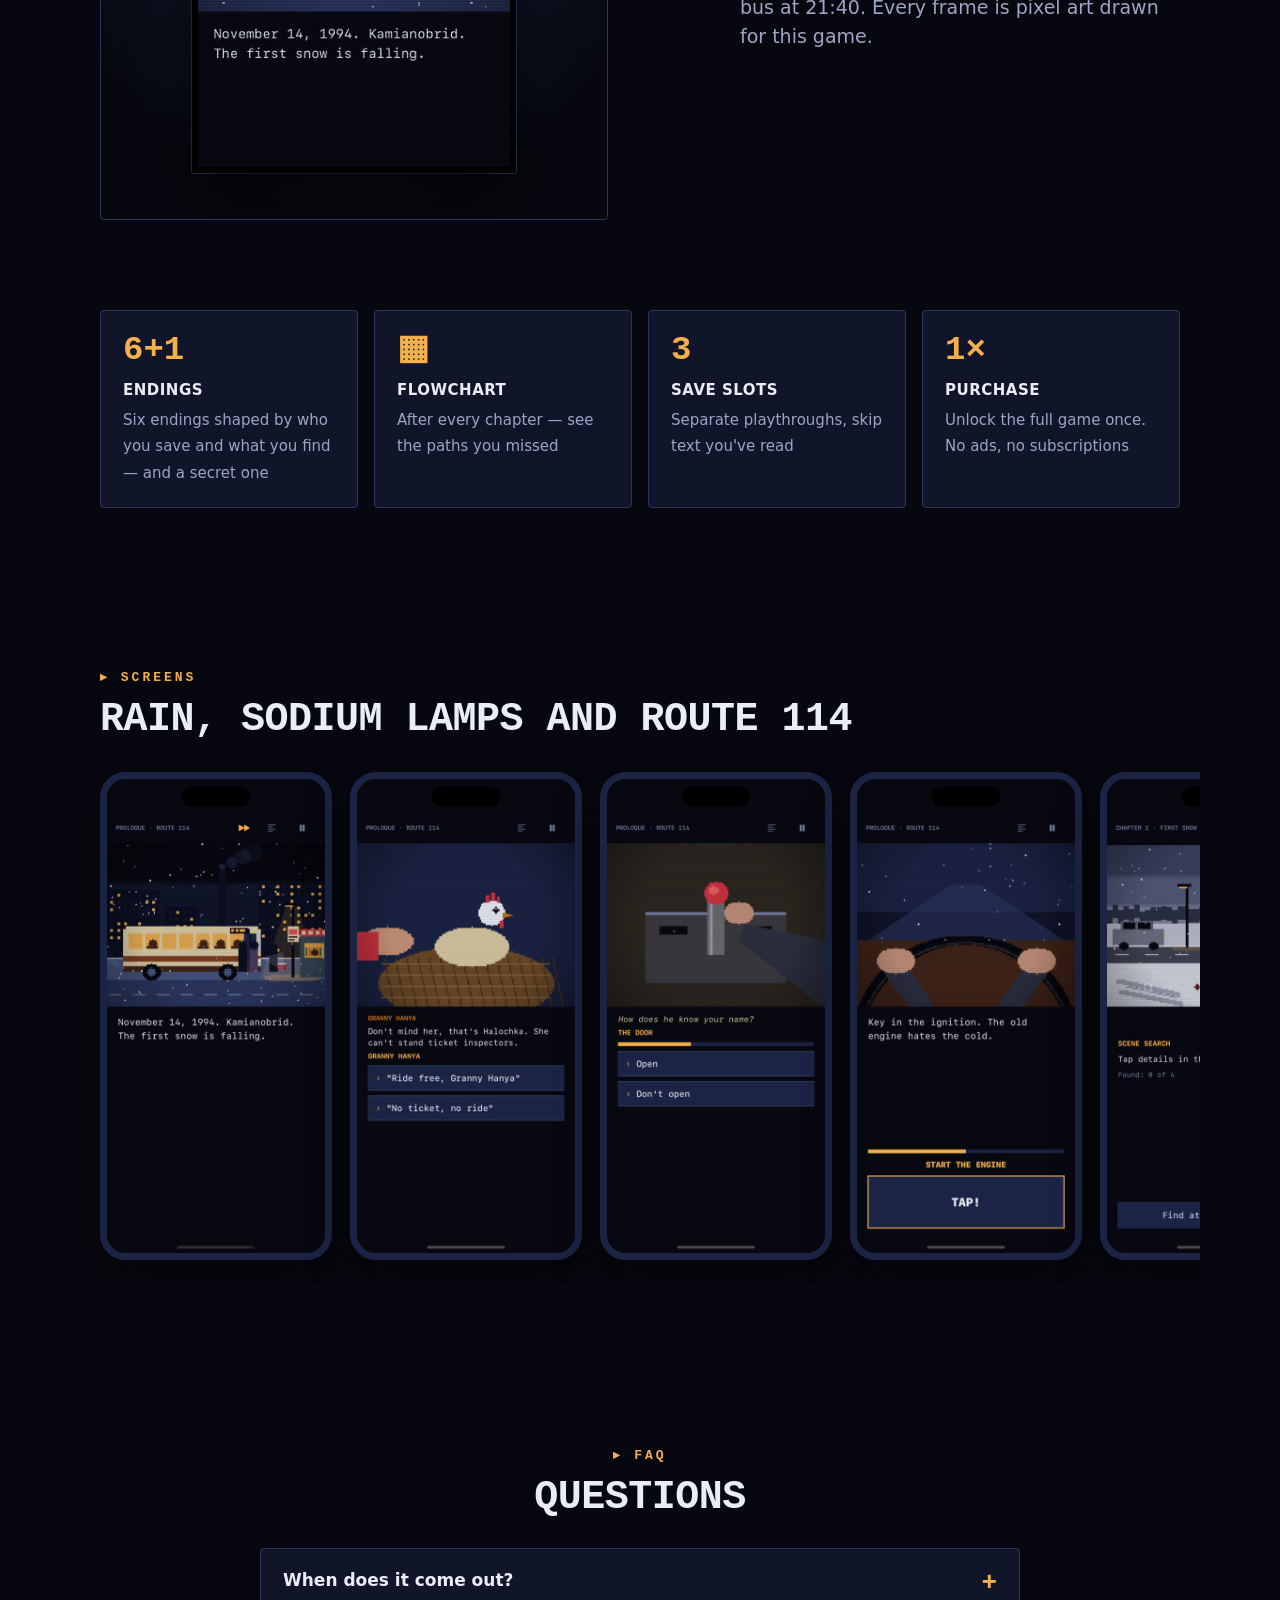
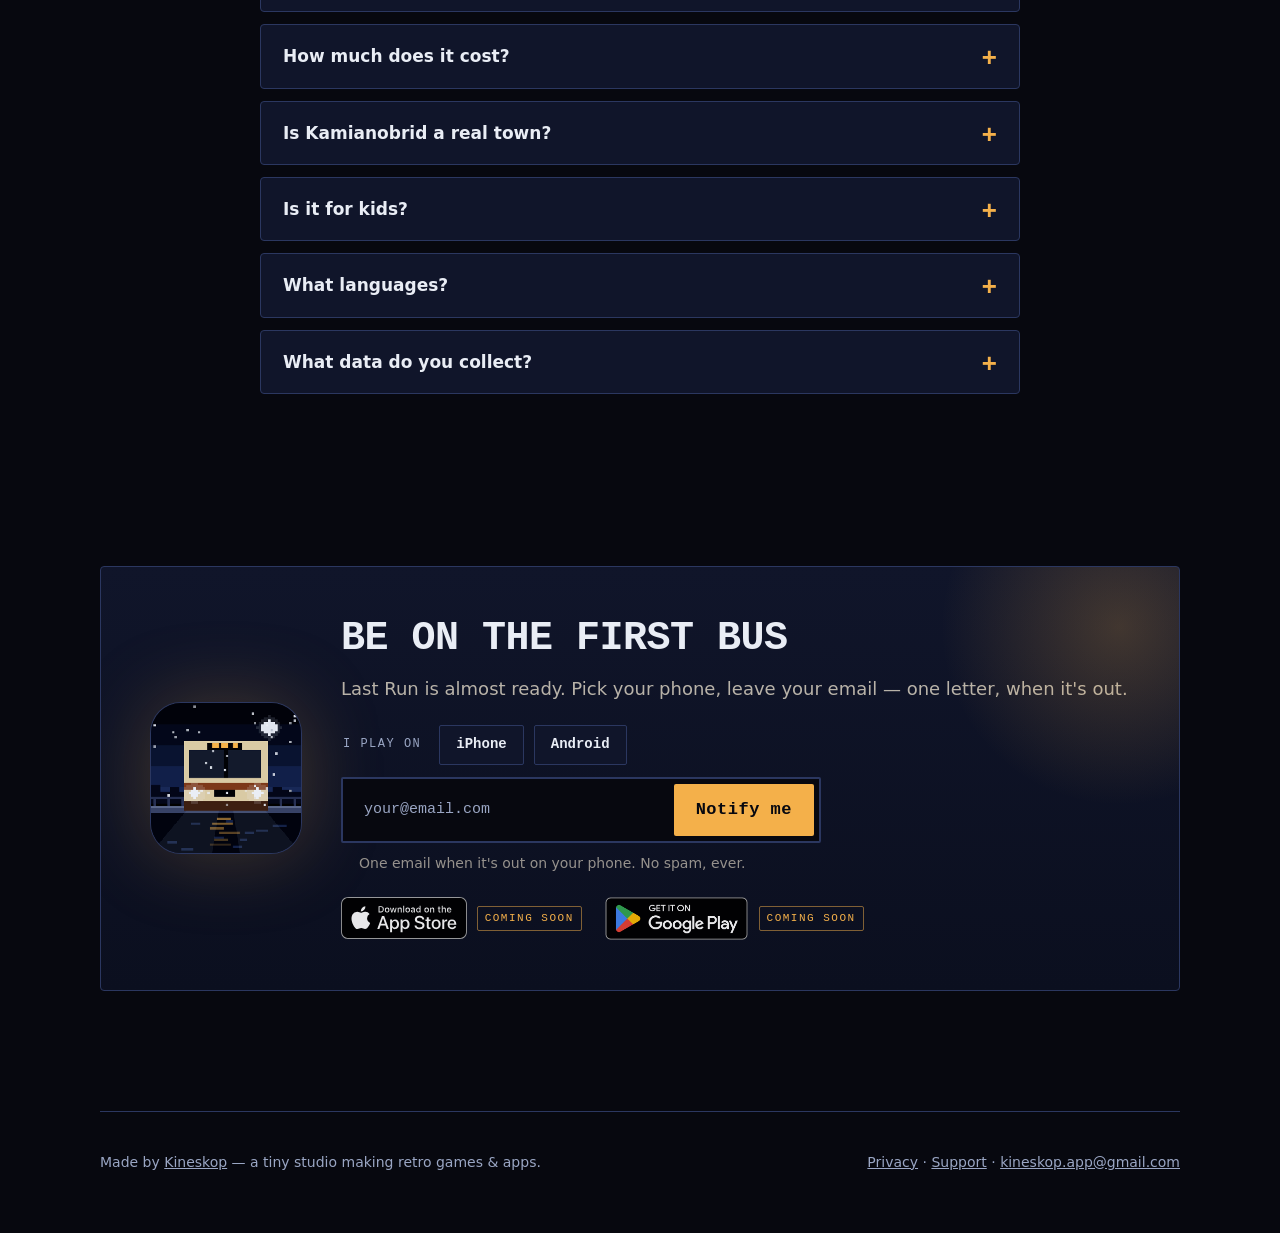
==== commit 018bfc74: "Last Run: platform picker, screenshot fix" ====
--- a/lastrun/index.html
+++ b/lastrun/index.html
@@ -17,8 +17,8 @@
 <meta name="twitter:card" content="summary_large_image">
 <link rel="icon" href="../lastrun/img/icon.png">
 <link rel="apple-touch-icon" href="../lastrun/img/icon.png">
-<link rel="stylesheet" href="../style.css?v=81396edd">
-<link rel="stylesheet" href="../lastrun/lastrun.css?v=81396edd">
+<link rel="stylesheet" href="../style.css?v=8012d44a">
+<link rel="stylesheet" href="../lastrun/lastrun.css?v=8012d44a">
 <script>document.documentElement.classList.add("js")</script>
 <script type="application/ld+json">{"@context":"https://schema.org","@type":"VideoGame","name":"Last Run","gamePlatform":["iOS","Android"],"genre":["Adventure","Interactive fiction"],"inLanguage":["en","uk"],"publisher":{"@type":"Organization","name":"Kineskop"}}</script>
 </head>
@@ -42,6 +42,11 @@
       </div>
       <div class="signup-wrap">
         <form class="signup" action="https://formsubmit.co/kineskop.app@gmail.com" method="POST" data-err="That didn&#x27;t go through. Try again?" data-key="lr-joined">
+          <fieldset class="platform">
+            <legend>I play on</legend>
+            <label><input type="radio" name="platform" value="iPhone" required><span>iPhone</span></label>
+            <label><input type="radio" name="platform" value="Android"><span>Android</span></label>
+          </fieldset>
           <div class="pill">
             <input type="email" name="email" placeholder="your@email.com" required autocomplete="email" aria-label="Email">
             <button class="btn" type="submit">Notify me</button>
@@ -50,9 +55,9 @@
           <input type="hidden" name="_next" value="https://kineskop-app.github.io/lastrun/thanks.html">
           <input type="hidden" name="_captcha" value="false">
           <div hidden style="display:none" aria-hidden="true"><input type="text" name="_honey" tabindex="-1" autocomplete="off"></div>
-          <small class="note">One email on launch day. No spam, ever.</small>
+          <small class="note">One email when it's out on your phone. No spam, ever.</small>
         </form>
-        <div class="done" role="status"><img src="../lastrun/img/icon.png" alt=""><div><b>You're on the list</b><span>We'll write once — the day Last Run is out.</span></div></div>
+        <div class="done" role="status"><img src="../lastrun/img/icon.png" alt=""><div><b>You're on the list</b><span>We'll write once — the day Last Run is out on your phone.</span></div></div>
       </div>
       <div class="trust"><span>Prologue & chapter one free</span><span>No ads</span><span>English & Ukrainian</span></div>
     </div>
@@ -65,7 +70,7 @@
     <p class="kicker">The game</p>
     <h2>An interactive film in pixels</h2>
     <div class="frows"><div class="frow reveal"><div class="ftext"><span class="fnum">01</span><h3>Timed choices</h3><p>The clock is always running. Hesitate, and the choice is made for you.</p></div><div class="visual"><img src="../lastrun/media/en_door.jpg" alt="" loading="lazy" width="720" height="931"></div></div><div class="frow flip reveal"><div class="ftext"><span class="fnum">02</span><h3>Someone will remember</h3><p>Small kindnesses and small cruelties come back — sometimes chapters later.</p></div><div class="visual"><img src="../lastrun/media/en_ganya.jpg" alt="" loading="lazy" width="720" height="931"></div></div><div class="frow reveal"><div class="ftext"><span class="fnum">03</span><h3>Search the scene</h3><p>Look closer. Tap the details in the frame and find what someone tried to hide.</p></div><div class="visual"><img src="../lastrun/media/en_search.jpg" alt="" loading="lazy" width="720" height="931"></div></div><div class="frow flip reveal"><div class="ftext"><span class="fnum">04</span><h3>A town in 1994</h3><p>Coupons, kiosks, the first snow and the last bus at 21:40. Every frame is pixel art drawn for this game.</p></div><div class="visual"><img src="../lastrun/media/en_depot.jpg" alt="" loading="lazy" width="720" height="931"></div></div></div>
-    <div class="extras"><div class="extra reveal"><span class="big">6</span><b>endings</b><span>Shaped by who you save and what you find</span></div><div class="extra reveal"><span class="big">▦</span><b>Flowchart</b><span>After every chapter — see the paths you missed</span></div><div class="extra reveal"><span class="big">3</span><b>save slots</b><span>Separate playthroughs, skip text you've read</span></div><div class="extra reveal"><span class="big">1×</span><b>purchase</b><span>Unlock the full game once. No ads, no subscriptions</span></div></div>
+    <div class="extras"><div class="extra reveal"><span class="big">6+1</span><b>endings</b><span>Six endings shaped by who you save and what you find — and a secret one</span></div><div class="extra reveal"><span class="big">▦</span><b>Flowchart</b><span>After every chapter — see the paths you missed</span></div><div class="extra reveal"><span class="big">3</span><b>save slots</b><span>Separate playthroughs, skip text you've read</span></div><div class="extra reveal"><span class="big">1×</span><b>purchase</b><span>Unlock the full game once. No ads, no subscriptions</span></div></div>
   </section>
 
   <section class="block" id="gallery">
@@ -76,7 +81,7 @@
 
   <section class="block" id="faq">
     <div class="center"><p class="kicker">FAQ</p><h2>Questions</h2></div>
-    <div class="faq" style="margin-top:28px"><details><summary>When does it come out?</summary><p>Soon — first on iPhone, then on Android. Leave your email and we'll write once, on launch day.</p></details><details><summary>How much does it cost?</summary><p>The prologue and chapter one are free. The rest of the story unlocks with a single purchase — no ads, no subscriptions.</p></details><details><summary>Is Kamianobrid a real town?</summary><p>It's a composite of Ukrainian towns. But anyone who lived through the 90s will recognise their own town in it: coupons, kiosks, the last bus at 21:40.</p></details><details><summary>Is it for kids?</summary><p>No. The game has violence, themes of death and alcohol. Recommended 16+.</p></details><details><summary>What languages?</summary><p>English and Ukrainian. The game follows your phone's language.</p></details><details><summary>What data do you collect?</summary><p>None. Your progress stays on your phone. See the <a href="../lastrun/privacy.html">privacy policy</a>.</p></details></div>
+    <div class="faq" style="margin-top:28px"><details><summary>When does it come out?</summary><p>Soon — first on iPhone, then on Android. Leave your email, pick your phone, and we'll write once, when it's out there.</p></details><details><summary>How much does it cost?</summary><p>The prologue and chapter one are free. The rest of the story unlocks with a single purchase — no ads, no subscriptions.</p></details><details><summary>Is Kamianobrid a real town?</summary><p>It's a composite of Ukrainian towns. But anyone who lived through the 90s will recognise their own town in it: coupons, kiosks, the last bus at 21:40.</p></details><details><summary>Is it for kids?</summary><p>No. The game has violence, themes of death and alcohol. Recommended 16+.</p></details><details><summary>What languages?</summary><p>English and Ukrainian. The game follows your phone's language.</p></details><details><summary>What data do you collect?</summary><p>None. Your progress stays on your phone. See the <a href="../lastrun/privacy.html">privacy policy</a>.</p></details></div>
   </section>
 
   <section class="block" id="notify">
@@ -84,9 +89,14 @@
       <img class="ticket" src="../lastrun/img/icon.png" alt="">
       <div>
         <h2>Be on the first bus</h2>
-        <p>Last Run is almost ready. Leave your email and we'll write once, on launch day.</p>
+        <p>Last Run is almost ready. Pick your phone, leave your email — one letter, when it's out.</p>
         <div class="signup-wrap">
         <form class="signup" action="https://formsubmit.co/kineskop.app@gmail.com" method="POST" data-err="That didn&#x27;t go through. Try again?" data-key="lr-joined">
+          <fieldset class="platform">
+            <legend>I play on</legend>
+            <label><input type="radio" name="platform" value="iPhone" required><span>iPhone</span></label>
+            <label><input type="radio" name="platform" value="Android"><span>Android</span></label>
+          </fieldset>
           <div class="pill">
             <input type="email" name="email" placeholder="your@email.com" required autocomplete="email" aria-label="Email">
             <button class="btn" type="submit">Notify me</button>
@@ -95,9 +105,9 @@
           <input type="hidden" name="_next" value="https://kineskop-app.github.io/lastrun/thanks.html">
           <input type="hidden" name="_captcha" value="false">
           <div hidden style="display:none" aria-hidden="true"><input type="text" name="_honey" tabindex="-1" autocomplete="off"></div>
-          <small class="note">One email on launch day. No spam, ever.</small>
+          <small class="note">One email when it's out on your phone. No spam, ever.</small>
         </form>
-        <div class="done" role="status"><img src="../lastrun/img/icon.png" alt=""><div><b>You're on the list</b><span>We'll write once — the day Last Run is out.</span></div></div>
+        <div class="done" role="status"><img src="../lastrun/img/icon.png" alt=""><div><b>You're on the list</b><span>We'll write once — the day Last Run is out on your phone.</span></div></div>
       </div>
         <div class="stores" aria-label="iOS, Android — Coming soon">
         <span class="store"><img src="../lastrun/img/appstore.svg" alt="App Store" class="as"><small>Coming soon</small></span>
@@ -112,6 +122,6 @@
     <span><a href="../lastrun/privacy.html">Privacy</a> · <a href="../lastrun/support.html">Support</a> · <a href="mailto:kineskop.app@gmail.com">kineskop.app@gmail.com</a></span>
   </footer>
 </main>
-<script src="../site.js?v=81396edd" defer></script>
+<script src="../site.js?v=8012d44a" defer></script>
 </body>
 </html>
--- a/lastrun/lastrun.css
+++ b/lastrun/lastrun.css
@@ -52,6 +52,16 @@
 .store img.gp { height: 63px; margin: -10px -9px; }
 .store small { font-size: 11px; letter-spacing: 1.5px; text-transform: uppercase; color: var(--accent); border: 1px solid color-mix(in srgb, var(--accent) 50%, transparent); padding: 3px 7px; border-radius: 2px; white-space: nowrap; }
 
+/* signup: pick a platform first, so each person gets exactly one email */
+.platform { border: 0; margin: 0 0 12px; padding: 0; display: flex; flex-wrap: wrap; align-items: center; gap: 8px 10px; }
+.platform legend { float: left; margin-right: 6px; font-family: var(--mono); font-size: 12px; letter-spacing: 1.5px; text-transform: uppercase; color: var(--muted); }
+.platform label { position: relative; cursor: pointer; }
+.platform input { position: absolute; opacity: 0; inset: 0; margin: 0; cursor: pointer; }
+.platform span { display: inline-block; font-family: var(--mono); font-weight: 700; font-size: 14px; padding: 8px 16px; border: 1px solid var(--line); border-radius: 2px; color: var(--ink); background: var(--card); transition: border-color .15s, background .15s, color .15s; }
+.platform input:checked + span { border-color: var(--accent); background: color-mix(in srgb, var(--accent) 16%, transparent); color: var(--accent); }
+.platform input:checked + span::before { content: "■ "; font-size: 10px; vertical-align: 1px; }
+.platform input:focus-visible + span { outline: 3px solid var(--accent); outline-offset: 2px; }
+
 /* signup */
 .lr .pill { border-radius: 2px; background: var(--card); }
 .lr .pill input { font-family: var(--mono); font-size: 15px; }
@@ -70,6 +80,7 @@
 .lr .fnum::after { content: ""; display: inline-block; width: 46px; height: 1px; background: var(--accent); vertical-align: middle; margin-left: 12px; opacity: .6; }
 .lr .ftext h3 { text-transform: uppercase; font-weight: 800; letter-spacing: -.3px; font-size: clamp(22px, 2.8vw, 32px); }
 .lr .visual { aspect-ratio: 1 / 1; border-radius: 4px; background: radial-gradient(circle at 50% 40%, #1b2444, #07080f 75%); border: 1px solid var(--line); }
+.lr .visual img, .lr .shots img { height: auto; }
 .lr .visual img { max-width: 64%; max-height: 88%; border-radius: 2px; border: 6px solid #000; box-shadow: 0 30px 60px rgba(0,0,0,.6), 0 0 0 1px #2b3760; }
 .lr .visual::after { content: ""; position: absolute; inset: 0; pointer-events: none; background: repeating-linear-gradient(to bottom, rgba(0,0,0,.12) 0 1px, transparent 1px 3px); }
 
@@ -101,7 +112,7 @@
 
 @media (max-width: 900px) {
   .lr .phone { width: min(78%, 300px); }
-  .lr .final .stores { justify-content: center; }
+  .lr .final .stores, .lr .final .platform { justify-content: center; }
   .lr .ticket { margin: 0 auto; width: 120px; height: 120px; }
 }
 @media (max-width: 520px) {
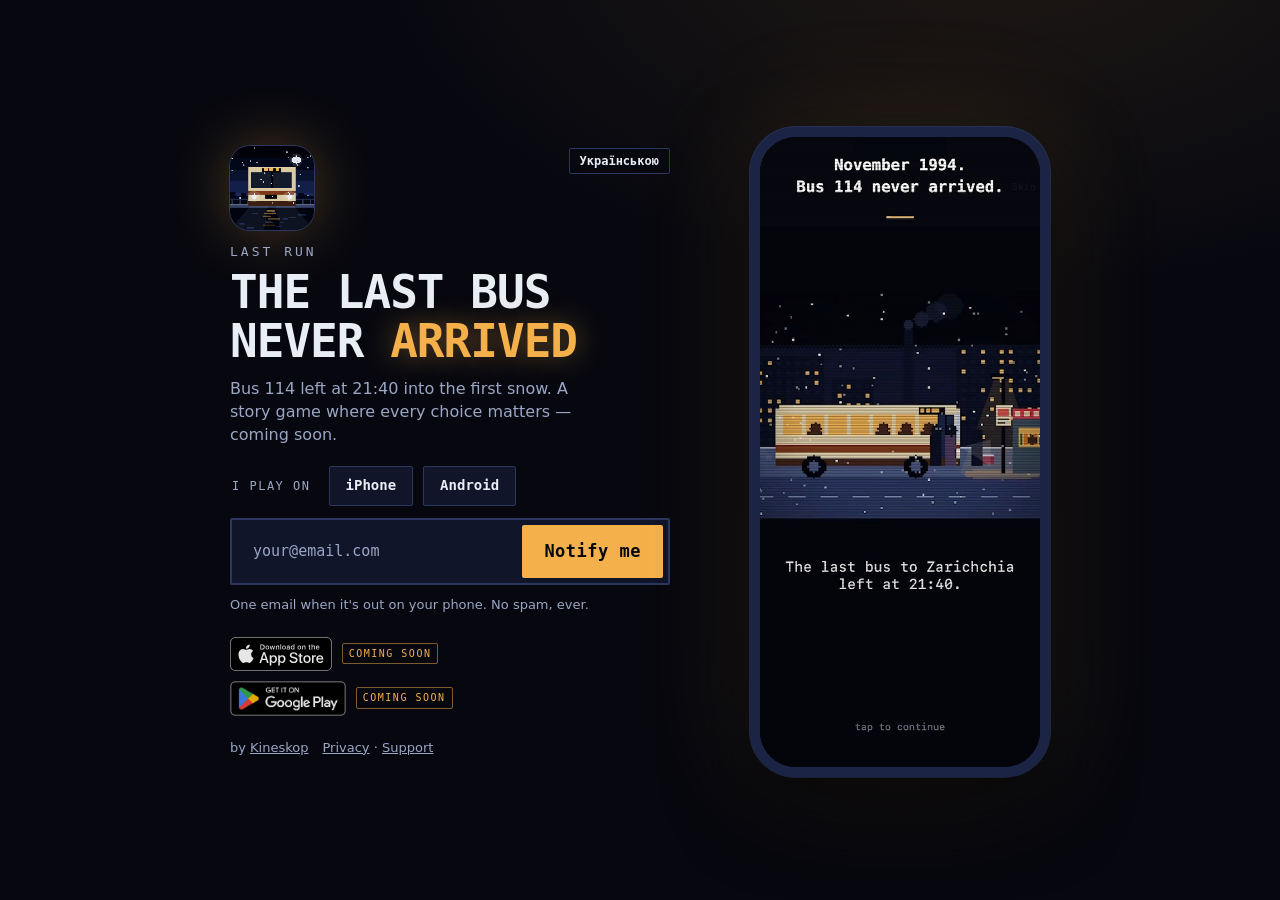
==== commit c1ef08d1: "Update site" ====
--- a/lastrun/index.html
+++ b/lastrun/index.html
@@ -2,7 +2,7 @@
 <html lang="en">
 <head>
 <meta charset="utf-8">
-<meta name="viewport" content="width=device-width, initial-scale=1">
+<meta name="viewport" content="width=device-width, initial-scale=1, viewport-fit=cover">
 <title>Last Run — a pixel noir mystery where every choice has consequences</title>
 <meta name="description" content="November 1994. The last bus to Zarichchia left at 21:40 and never arrived. A story game for iPhone and Android with timed choices and 6 endings.">
 <meta name="theme-color" content="#07080f">
@@ -17,30 +17,20 @@
 <meta name="twitter:card" content="summary_large_image">
 <link rel="icon" href="../lastrun/img/icon.png">
 <link rel="apple-touch-icon" href="../lastrun/img/icon.png">
-<link rel="stylesheet" href="../style.css?v=8012d44a">
-<link rel="stylesheet" href="../lastrun/lastrun.css?v=8012d44a">
+<link rel="stylesheet" href="../style.css?v=9f3160f0">
+<link rel="stylesheet" href="../lastrun/lastrun.css?v=9f3160f0">
 <script>document.documentElement.classList.add("js")</script>
 <script type="application/ld+json">{"@context":"https://schema.org","@type":"VideoGame","name":"Last Run","gamePlatform":["iOS","Android"],"genre":["Adventure","Interactive fiction"],"inLanguage":["en","uk"],"publisher":{"@type":"Organization","name":"Kineskop"}}</script>
 </head>
-<body class="lr">
-<div class="sticky"><div class="wrap">
-  <header class="top">
-    <a class="brand" href="./"><img src="../lastrun/img/icon.png" alt="">Last Run</a>
-    <nav class="nav"><a class="link" href="#features">The game</a><a class="link" href="#gallery">Screens</a><a class="link" href="#faq">FAQ</a><span class="lang"><a href="uk/">Українською</a></span><a class="btn small" href="#notify">Get notified</a></nav>
-  </header>
-</div></div>
-
-<main class="wrap">
-  <section class="hero">
-    <div>
-      <span class="eyebrow">Kamianobrid · November 1994</span>
-      <h1>The last bus<br>never <em>arrived</em></h1>
-      <p class="lead">Bus 114 left at 21:40 into the first snow. What happened that night is up to you.</p>
-      <div class="stores" aria-label="iOS, Android — Coming soon">
-        <span class="store"><img src="../lastrun/img/appstore.svg" alt="App Store" class="as"><small>Coming soon</small></span>
-        <span class="store"><img src="../lastrun/img/googleplay.png" alt="Google Play" class="gp"><small>Coming soon</small></span>
-      </div>
-      <div class="signup-wrap">
+<body class="lr one">
+<div class="phone"><video src="../lastrun/media/hero_en.mp4" poster="../lastrun/media/hero_en.jpg" autoplay muted loop playsinline preload="metadata" aria-hidden="true"></video></div>
+<main class="card">
+  <span class="lang"><a href="uk/">Українською</a></span>
+  <img class="icon" src="../lastrun/img/icon.png" alt="" width="96" height="96">
+  <p class="name">Last Run</p>
+  <h1>The last bus<br>never <em>arrived</em></h1>
+  <p class="lead">Bus 114 left at 21:40 into the first snow. A story game where every choice matters — coming soon.</p>
+  <div class="signup-wrap">
         <form class="signup" action="https://formsubmit.co/kineskop.app@gmail.com" method="POST" data-err="That didn&#x27;t go through. Try again?" data-key="lr-joined">
           <fieldset class="platform">
             <legend>I play on</legend>
@@ -59,69 +49,15 @@
         </form>
         <div class="done" role="status"><img src="../lastrun/img/icon.png" alt=""><div><b>You're on the list</b><span>We'll write once — the day Last Run is out on your phone.</span></div></div>
       </div>
-      <div class="trust"><span>Prologue & chapter one free</span><span>No ads</span><span>English & Ukrainian</span></div>
-    </div>
-    <div class="stage">
-      <div class="phone"><video src="../lastrun/media/hero_en.mp4" poster="../lastrun/media/hero_en.jpg" autoplay muted loop playsinline preload="metadata" aria-label="Last Run gameplay"></video></div>
-    </div>
-  </section>
-
-  <section class="block" id="features">
-    <p class="kicker">The game</p>
-    <h2>An interactive film in pixels</h2>
-    <div class="frows"><div class="frow reveal"><div class="ftext"><span class="fnum">01</span><h3>Timed choices</h3><p>The clock is always running. Hesitate, and the choice is made for you.</p></div><div class="visual"><img src="../lastrun/media/en_door.jpg" alt="" loading="lazy" width="720" height="931"></div></div><div class="frow flip reveal"><div class="ftext"><span class="fnum">02</span><h3>Someone will remember</h3><p>Small kindnesses and small cruelties come back — sometimes chapters later.</p></div><div class="visual"><img src="../lastrun/media/en_ganya.jpg" alt="" loading="lazy" width="720" height="931"></div></div><div class="frow reveal"><div class="ftext"><span class="fnum">03</span><h3>Search the scene</h3><p>Look closer. Tap the details in the frame and find what someone tried to hide.</p></div><div class="visual"><img src="../lastrun/media/en_search.jpg" alt="" loading="lazy" width="720" height="931"></div></div><div class="frow flip reveal"><div class="ftext"><span class="fnum">04</span><h3>A town in 1994</h3><p>Coupons, kiosks, the first snow and the last bus at 21:40. Every frame is pixel art drawn for this game.</p></div><div class="visual"><img src="../lastrun/media/en_depot.jpg" alt="" loading="lazy" width="720" height="931"></div></div></div>
-    <div class="extras"><div class="extra reveal"><span class="big">6+1</span><b>endings</b><span>Six endings shaped by who you save and what you find — and a secret one</span></div><div class="extra reveal"><span class="big">▦</span><b>Flowchart</b><span>After every chapter — see the paths you missed</span></div><div class="extra reveal"><span class="big">3</span><b>save slots</b><span>Separate playthroughs, skip text you've read</span></div><div class="extra reveal"><span class="big">1×</span><b>purchase</b><span>Unlock the full game once. No ads, no subscriptions</span></div></div>
-  </section>
-
-  <section class="block" id="gallery">
-    <p class="kicker">Screens</p>
-    <h2>Rain, sodium lamps and route 114</h2>
-    <div class="shots" style="margin-top:24px"><img src="../lastrun/img/en_1.jpg" alt="" loading="lazy" width="464" height="1009"><img src="../lastrun/img/en_2.jpg" alt="" loading="lazy" width="464" height="1009"><img src="../lastrun/img/en_3.jpg" alt="" loading="lazy" width="464" height="1009"><img src="../lastrun/img/en_4.jpg" alt="" loading="lazy" width="464" height="1009"><img src="../lastrun/img/en_5.jpg" alt="" loading="lazy" width="464" height="1009"><img src="../lastrun/img/en_6.jpg" alt="" loading="lazy" width="464" height="1009"></div>
-  </section>
-
-  <section class="block" id="faq">
-    <div class="center"><p class="kicker">FAQ</p><h2>Questions</h2></div>
-    <div class="faq" style="margin-top:28px"><details><summary>When does it come out?</summary><p>Soon — first on iPhone, then on Android. Leave your email, pick your phone, and we'll write once, when it's out there.</p></details><details><summary>How much does it cost?</summary><p>The prologue and chapter one are free. The rest of the story unlocks with a single purchase — no ads, no subscriptions.</p></details><details><summary>Is Kamianobrid a real town?</summary><p>It's a composite of Ukrainian towns. But anyone who lived through the 90s will recognise their own town in it: coupons, kiosks, the last bus at 21:40.</p></details><details><summary>Is it for kids?</summary><p>No. The game has violence, themes of death and alcohol. Recommended 16+.</p></details><details><summary>What languages?</summary><p>English and Ukrainian. The game follows your phone's language.</p></details><details><summary>What data do you collect?</summary><p>None. Your progress stays on your phone. See the <a href="../lastrun/privacy.html">privacy policy</a>.</p></details></div>
-  </section>
-
-  <section class="block" id="notify">
-    <div class="final reveal">
-      <img class="ticket" src="../lastrun/img/icon.png" alt="">
-      <div>
-        <h2>Be on the first bus</h2>
-        <p>Last Run is almost ready. Pick your phone, leave your email — one letter, when it's out.</p>
-        <div class="signup-wrap">
-        <form class="signup" action="https://formsubmit.co/kineskop.app@gmail.com" method="POST" data-err="That didn&#x27;t go through. Try again?" data-key="lr-joined">
-          <fieldset class="platform">
-            <legend>I play on</legend>
-            <label><input type="radio" name="platform" value="iPhone" required><span>iPhone</span></label>
-            <label><input type="radio" name="platform" value="Android"><span>Android</span></label>
-          </fieldset>
-          <div class="pill">
-            <input type="email" name="email" placeholder="your@email.com" required autocomplete="email" aria-label="Email">
-            <button class="btn" type="submit">Notify me</button>
-          </div>
-          <input type="hidden" name="_subject" value="Last Run — notify me">
-          <input type="hidden" name="_next" value="https://kineskop-app.github.io/lastrun/thanks.html">
-          <input type="hidden" name="_captcha" value="false">
-          <div hidden style="display:none" aria-hidden="true"><input type="text" name="_honey" tabindex="-1" autocomplete="off"></div>
-          <small class="note">One email when it's out on your phone. No spam, ever.</small>
-        </form>
-        <div class="done" role="status"><img src="../lastrun/img/icon.png" alt=""><div><b>You're on the list</b><span>We'll write once — the day Last Run is out on your phone.</span></div></div>
-      </div>
-        <div class="stores" aria-label="iOS, Android — Coming soon">
+  <div class="stores" aria-label="iOS, Android — Coming soon">
         <span class="store"><img src="../lastrun/img/appstore.svg" alt="App Store" class="as"><small>Coming soon</small></span>
         <span class="store"><img src="../lastrun/img/googleplay.png" alt="Google Play" class="gp"><small>Coming soon</small></span>
       </div>
-      </div>
-    </div>
-  </section>
-
   <footer>
-    <span>Made by <a href="../">Kineskop</a> — a tiny studio making retro games &amp; apps.</span>
-    <span><a href="../lastrun/privacy.html">Privacy</a> · <a href="../lastrun/support.html">Support</a> · <a href="mailto:kineskop.app@gmail.com">kineskop.app@gmail.com</a></span>
+    <span>by <a href="../">Kineskop</a></span>
+    <span><a href="../lastrun/privacy.html">Privacy</a> · <a href="../lastrun/support.html">Support</a></span>
   </footer>
 </main>
-<script src="../site.js?v=8012d44a" defer></script>
+<script src="../site.js?v=9f3160f0" defer></script>
 </body>
 </html>
--- a/lastrun/lastrun.css
+++ b/lastrun/lastrun.css
@@ -33,16 +33,48 @@
 .lr .lang a { border-radius: 2px; }
 .lr :focus-visible { border-radius: 2px; }
 
-/* hero */
-.lr .eyebrow { background: transparent; border: 1px solid var(--line); border-radius: 2px; color: var(--muted); letter-spacing: 1.5px; text-transform: uppercase; font-size: 12px; }
-.lr .hero h1 { font-weight: 800; letter-spacing: -1.5px; text-transform: uppercase; font-size: clamp(36px, 5.4vw, 64px); line-height: 1.04; }
-.lr .hero h1 em { color: var(--accent); text-shadow: 0 0 28px rgba(244, 176, 74, .45); }
-.lr .lead { max-width: 30ch; }
-.lr .trust span::before { content: "■ "; font-size: 10px; vertical-align: 2px; }
-.lr .stage { display: grid; place-items: center; }
-.lr .phone { position: relative; width: min(100%, 330px); aspect-ratio: 540 / 1170; border: 10px solid #1b2444; border-radius: 46px; overflow: hidden; background: #000; box-shadow: var(--shadow), 0 0 0 1px #2b3760, 0 0 120px rgba(244, 176, 74, .12); }
-.lr .phone video { width: 100%; height: 100%; object-fit: cover; image-rendering: auto; }
-.lr .phone::after { content: ""; position: absolute; inset: 0; pointer-events: none; background: repeating-linear-gradient(to bottom, rgba(0,0,0,.16) 0 1px, transparent 1px 3px); }
+/* one-screen landing: icon, one line, notify form. Gameplay video glows behind (phone) or stands beside (desktop). */
+body.lr.one { min-height: 100vh; min-height: 100svh; display: grid; place-items: center; padding: max(20px, env(safe-area-inset-top)) 16px max(16px, env(safe-area-inset-bottom)); overflow-x: hidden; }
+.one .phone { position: fixed; inset: 0; z-index: -1; overflow: hidden; background: #000; }
+.one .phone video { width: 100%; height: 100%; object-fit: cover; opacity: .38; filter: blur(3px) saturate(.9); transform: scale(1.04); }
+.one .phone::after { content: ""; position: absolute; inset: 0; background:
+    linear-gradient(180deg, rgba(7,8,15,.55), rgba(7,8,15,.25) 35%, rgba(7,8,15,.85) 75%, #07080f),
+    repeating-linear-gradient(to bottom, rgba(0,0,0,.18) 0 1px, transparent 1px 3px); }
+.one .card { position: relative; width: 100%; max-width: 440px; text-align: center; }
+.one .lang { position: fixed; top: max(14px, env(safe-area-inset-top)); right: 14px; z-index: 2; }
+.one .lang a { font-size: 12px; padding: 5px 10px; background: rgba(7,8,15,.6); }
+.one .icon { display: block; width: 84px; height: 84px; margin: 0 auto 10px; border-radius: 20px; image-rendering: pixelated; box-shadow: 0 0 0 1px #2b3760, 0 0 60px rgba(244, 176, 74, .3); }
+.one .name { margin: 0 0 6px; font-family: var(--mono); font-size: 13px; letter-spacing: 3px; text-transform: uppercase; color: var(--muted); }
+.one h1 { margin: 0 0 12px; font-family: var(--mono); font-weight: 800; text-transform: uppercase; letter-spacing: -1px; font-size: clamp(28px, 8.4vw, 46px); line-height: 1.05; }
+.one h1 em { font-style: normal; color: var(--accent); text-shadow: 0 0 28px rgba(244, 176, 74, .45); }
+.one .lead { margin: 0 auto 20px; max-width: 34ch; color: var(--muted); font-size: 16px; line-height: 1.45; }
+.one .signup, .one .done { margin: 0 auto; }
+.one .platform { justify-content: center; }
+.one .platform legend { float: none; width: 100%; margin: 0 0 8px; }
+.one .signup .note { margin: 10px 0 0; font-size: 13px; }
+.one .stores { justify-content: center; margin: 22px 0 0; gap: 10px 16px; }
+.one .store img.as { height: 34px; }
+.one .store img.gp { height: 51px; margin: -8px -8px; }
+.one .store small { font-size: 10px; padding: 2px 6px; }
+.one footer { margin: 22px 0 0; padding: 0; border: 0; justify-content: center; gap: 6px 14px; font-size: 13px; }
+@media (min-width: 900px) {
+  body.lr.one { grid-template-columns: minmax(0, 440px) 300px; gap: 80px; place-content: center; }
+  .one .card { text-align: left; }
+  .one .icon { margin: 0 0 12px; }
+  .one .lead { margin-left: 0; }
+  .one .signup, .one .done { margin: 0; }
+  .one .platform, .one .stores, .one footer { justify-content: flex-start; }
+  .one .platform legend { float: left; width: auto; margin: 0 6px 0 0; }
+  .one .phone { position: relative; inset: auto; z-index: 0; order: 2; width: 300px; aspect-ratio: 540 / 1170; border: 10px solid #1b2444; border-radius: 46px; box-shadow: var(--shadow), 0 0 0 1px #2b3760, 0 0 120px rgba(244, 176, 74, .14); }
+  .one .phone video { opacity: 1; filter: none; }
+  .one .phone::after { background: repeating-linear-gradient(to bottom, rgba(0,0,0,.16) 0 1px, transparent 1px 3px); }
+  .one .lang { position: absolute; top: 0; right: 0; }
+}
+@media (max-height: 640px) and (max-width: 899px) {
+  .one .icon { width: 64px; height: 64px; border-radius: 16px; }
+  .one .lead { margin-bottom: 14px; font-size: 15px; }
+  .one .stores { margin-top: 14px; }
+}
 
 /* store badges (official artwork, only scaled; Google's PNG carries its own clear space) */
 .stores { display: flex; flex-wrap: wrap; align-items: center; gap: 14px 22px; margin: 0 0 26px; }
@@ -69,62 +101,14 @@
 .lr .done { border-radius: 4px; background: var(--card); }
 .lr .done img { border-radius: 8px; }
 
-/* sections */
-.lr section.block { padding: 80px 0; }
-.lr .kicker { letter-spacing: 3px; font-size: 13px; }
-.lr .kicker::before { content: "▸ "; }
-.lr h2 { text-transform: uppercase; letter-spacing: -.5px; font-weight: 800; font-size: clamp(26px, 3.6vw, 40px); }
-
-/* feature rows: screenshot in a dark CRT frame */
-.lr .fnum { display: block; color: var(--accent); font-size: 14px; letter-spacing: 3px; margin-bottom: 14px; }
-.lr .fnum::after { content: ""; display: inline-block; width: 46px; height: 1px; background: var(--accent); vertical-align: middle; margin-left: 12px; opacity: .6; }
-.lr .ftext h3 { text-transform: uppercase; font-weight: 800; letter-spacing: -.3px; font-size: clamp(22px, 2.8vw, 32px); }
-.lr .visual { aspect-ratio: 1 / 1; border-radius: 4px; background: radial-gradient(circle at 50% 40%, #1b2444, #07080f 75%); border: 1px solid var(--line); }
-.lr .visual img, .lr .shots img { height: auto; }
-.lr .visual img { max-width: 64%; max-height: 88%; border-radius: 2px; border: 6px solid #000; box-shadow: 0 30px 60px rgba(0,0,0,.6), 0 0 0 1px #2b3760; }
-.lr .visual::after { content: ""; position: absolute; inset: 0; pointer-events: none; background: repeating-linear-gradient(to bottom, rgba(0,0,0,.12) 0 1px, transparent 1px 3px); }
-
-.lr .extra { border-radius: 4px; }
-.lr .extra .big { display: block; font-size: 34px; font-weight: 800; color: var(--accent); line-height: 1; margin-bottom: 12px; }
-.lr .extra b { text-transform: uppercase; letter-spacing: .5px; font-size: 15px; }
-
-/* gallery (screenshots are downscaled, so smooth scaling keeps their text readable) */
-.lr .shots img { border-radius: 26px; border: 7px solid #1b2444; box-shadow: 0 18px 40px rgba(0,0,0,.5); }
-
-/* faq */
-.lr .faq details { border-radius: 4px; }
-.lr .faq summary { font-size: 17px; }
-.lr .faq summary::after { font-family: var(--mono); }
-
-/* final */
-.lr .final { border-radius: 4px; border: 1px solid var(--line); background: linear-gradient(180deg, #10152a, #0b0f1f); }
-.lr .final::after { background: radial-gradient(circle, rgba(244,176,74,.22), transparent 70%); }
-.lr .final .pill { background: var(--bg); border-color: var(--line); }
-.lr .final .pill input { color: var(--ink); }
-.lr .final .pill input::placeholder { color: var(--muted); }
-.lr .final .stores { margin: 22px 0 0; }
-.lr .ticket { width: 150px; height: 150px; border-radius: 30px; image-rendering: pixelated; box-shadow: 0 0 0 1px #2b3760, 0 0 80px rgba(244, 176, 74, .25); }
-
 /* docs */
 .lr .doc h1 { text-transform: uppercase; font-size: 32px; }
 .lr .doc h2 { font-size: 20px; margin-top: 30px; }
 .lr hr { border: 0; border-top: 1px solid var(--line); margin: 40px 0; }
 
-@media (max-width: 900px) {
-  .lr .phone { width: min(78%, 300px); }
-  .lr .final .stores, .lr .final .platform { justify-content: center; }
-  .lr .ticket { margin: 0 auto; width: 120px; height: 120px; }
-}
 @media (max-width: 520px) {
-  .stores { gap: 12px 14px; }
-  .store img.as { height: 36px; }
-  .store img.gp { height: 54px; margin: -8px -8px; }
-  .lr .visual img { max-width: 72%; }
   .lr .brand { font-size: 13px; letter-spacing: .5px; }
-  .lr .brand img { width: 30px; height: 30px; }
 }
 @media (max-width: 380px) {
-  .lr .extras { grid-template-columns: 1fr; }
-  .lr .nav .btn.small { display: none; }
   .lr .doc .btn { white-space: normal; text-align: center; }
 }
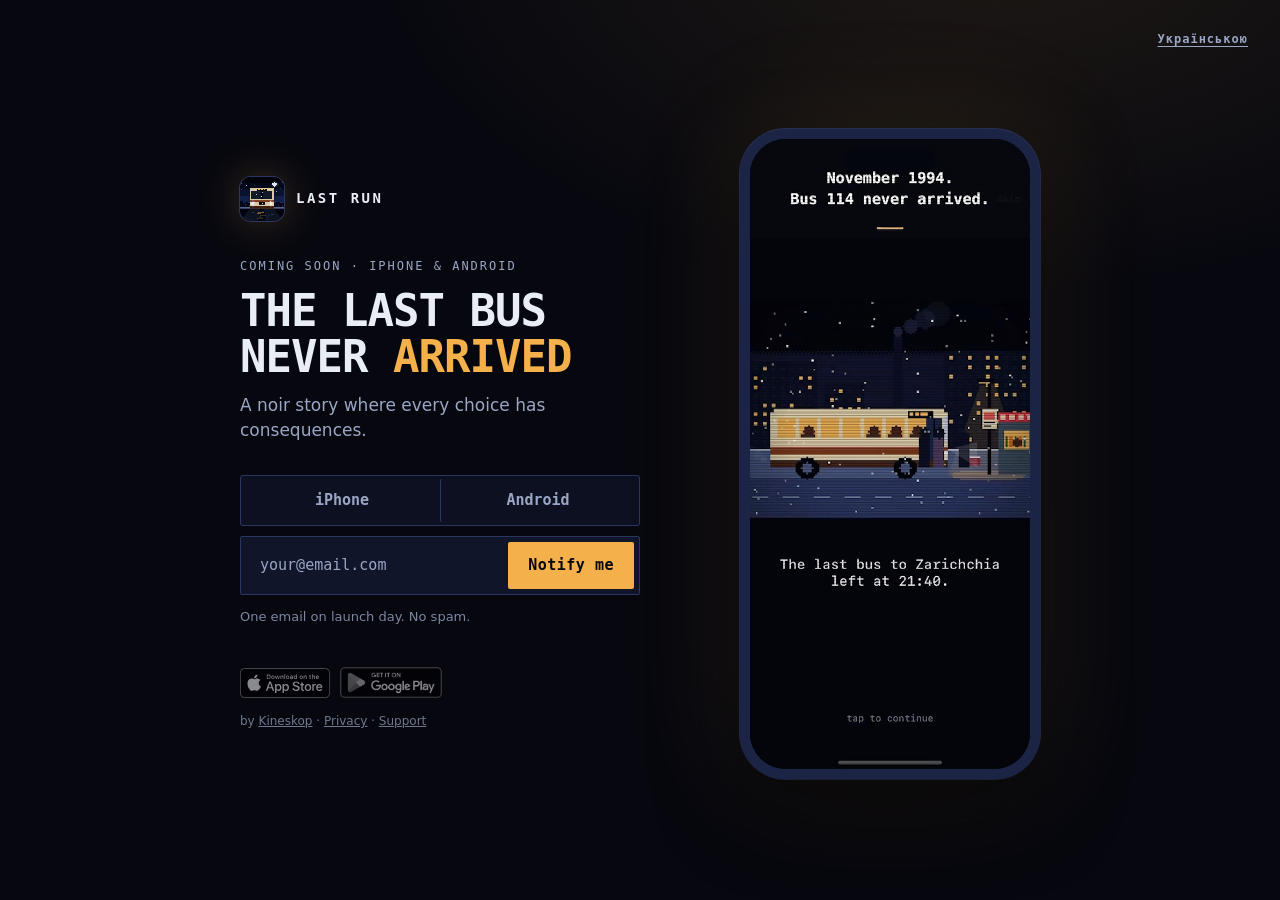
==== commit 843d0aaa: "Update site" ====
--- a/lastrun/index.html
+++ b/lastrun/index.html
@@ -17,8 +17,8 @@
 <meta name="twitter:card" content="summary_large_image">
 <link rel="icon" href="../lastrun/img/icon.png">
 <link rel="apple-touch-icon" href="../lastrun/img/icon.png">
-<link rel="stylesheet" href="../style.css?v=9f3160f0">
-<link rel="stylesheet" href="../lastrun/lastrun.css?v=9f3160f0">
+<link rel="stylesheet" href="../style.css?v=98e335ef">
+<link rel="stylesheet" href="../lastrun/lastrun.css?v=98e335ef">
 <script>document.documentElement.classList.add("js")</script>
 <script type="application/ld+json">{"@context":"https://schema.org","@type":"VideoGame","name":"Last Run","gamePlatform":["iOS","Android"],"genre":["Adventure","Interactive fiction"],"inLanguage":["en","uk"],"publisher":{"@type":"Organization","name":"Kineskop"}}</script>
 </head>
@@ -26,14 +26,14 @@
 <div class="phone"><video src="../lastrun/media/hero_en.mp4" poster="../lastrun/media/hero_en.jpg" autoplay muted loop playsinline preload="metadata" aria-hidden="true"></video></div>
 <main class="card">
   <span class="lang"><a href="uk/">Українською</a></span>
-  <img class="icon" src="../lastrun/img/icon.png" alt="" width="96" height="96">
-  <p class="name">Last Run</p>
+  <div class="lockup"><img class="icon" src="../lastrun/img/icon.png" alt="" width="56" height="56"><span>Last Run</span></div>
+  <p class="kick">Coming soon · iPhone &amp; Android</p>
   <h1>The last bus<br>never <em>arrived</em></h1>
-  <p class="lead">Bus 114 left at 21:40 into the first snow. A story game where every choice matters — coming soon.</p>
+  <p class="lead">A noir story where every choice has consequences.</p>
   <div class="signup-wrap">
         <form class="signup" action="https://formsubmit.co/kineskop.app@gmail.com" method="POST" data-err="That didn&#x27;t go through. Try again?" data-key="lr-joined">
           <fieldset class="platform">
-            <legend>I play on</legend>
+            <legend class="sr">I play on</legend>
             <label><input type="radio" name="platform" value="iPhone" required><span>iPhone</span></label>
             <label><input type="radio" name="platform" value="Android"><span>Android</span></label>
           </fieldset>
@@ -45,19 +45,17 @@
           <input type="hidden" name="_next" value="https://kineskop-app.github.io/lastrun/thanks.html">
           <input type="hidden" name="_captcha" value="false">
           <div hidden style="display:none" aria-hidden="true"><input type="text" name="_honey" tabindex="-1" autocomplete="off"></div>
-          <small class="note">One email when it's out on your phone. No spam, ever.</small>
+          <small class="note">One email on launch day. No spam.</small>
         </form>
         <div class="done" role="status"><img src="../lastrun/img/icon.png" alt=""><div><b>You're on the list</b><span>We'll write once — the day Last Run is out on your phone.</span></div></div>
       </div>
-  <div class="stores" aria-label="iOS, Android — Coming soon">
-        <span class="store"><img src="../lastrun/img/appstore.svg" alt="App Store" class="as"><small>Coming soon</small></span>
-        <span class="store"><img src="../lastrun/img/googleplay.png" alt="Google Play" class="gp"><small>Coming soon</small></span>
-      </div>
   <footer>
-    <span>by <a href="../">Kineskop</a></span>
-    <span><a href="../lastrun/privacy.html">Privacy</a> · <a href="../lastrun/support.html">Support</a></span>
+    <span class="stores" aria-label="App Store, Google Play — Coming soon">
+      <img src="../lastrun/img/appstore.svg" alt="App Store" class="as"><img src="../lastrun/img/googleplay.png" alt="Google Play" class="gp">
+    </span>
+    <span>by <a href="../">Kineskop</a> · <a href="../lastrun/privacy.html">Privacy</a> · <a href="../lastrun/support.html">Support</a></span>
   </footer>
 </main>
-<script src="../site.js?v=9f3160f0" defer></script>
+<script src="../site.js?v=98e335ef" defer></script>
 </body>
 </html>
--- a/lastrun/lastrun.css
+++ b/lastrun/lastrun.css
@@ -33,65 +33,74 @@
 .lr .lang a { border-radius: 2px; }
 .lr :focus-visible { border-radius: 2px; }
 
-/* one-screen landing: icon, one line, notify form. Gameplay video glows behind (phone) or stands beside (desktop). */
-body.lr.one { min-height: 100vh; min-height: 100svh; display: grid; place-items: center; padding: max(20px, env(safe-area-inset-top)) 16px max(16px, env(safe-area-inset-bottom)); overflow-x: hidden; }
+/* one-screen landing. Hierarchy: headline → form → everything else whispers.
+   Amber is reserved for the headline accent and the one button. */
+body.lr.one { min-height: 100vh; min-height: 100svh; display: grid; grid-template-columns: minmax(0, 400px); place-content: center; align-items: center; padding: max(24px, env(safe-area-inset-top)) 20px max(16px, env(safe-area-inset-bottom)); overflow-x: hidden; }
 .one .phone { position: fixed; inset: 0; z-index: -1; overflow: hidden; background: #000; }
 .one .phone video { width: 100%; height: 100%; object-fit: cover; opacity: .38; filter: blur(3px) saturate(.9); transform: scale(1.04); }
 .one .phone::after { content: ""; position: absolute; inset: 0; background:
-    linear-gradient(180deg, rgba(7,8,15,.55), rgba(7,8,15,.25) 35%, rgba(7,8,15,.85) 75%, #07080f),
+    linear-gradient(180deg, rgba(7,8,15,.92), rgba(7,8,15,.35) 30%, rgba(7,8,15,.35) 45%, rgba(7,8,15,.88) 72%, #07080f),
     repeating-linear-gradient(to bottom, rgba(0,0,0,.18) 0 1px, transparent 1px 3px); }
-.one .card { position: relative; width: 100%; max-width: 440px; text-align: center; }
-.one .lang { position: fixed; top: max(14px, env(safe-area-inset-top)); right: 14px; z-index: 2; }
-.one .lang a { font-size: 12px; padding: 5px 10px; background: rgba(7,8,15,.6); }
-.one .icon { display: block; width: 84px; height: 84px; margin: 0 auto 10px; border-radius: 20px; image-rendering: pixelated; box-shadow: 0 0 0 1px #2b3760, 0 0 60px rgba(244, 176, 74, .3); }
-.one .name { margin: 0 0 6px; font-family: var(--mono); font-size: 13px; letter-spacing: 3px; text-transform: uppercase; color: var(--muted); }
-.one h1 { margin: 0 0 12px; font-family: var(--mono); font-weight: 800; text-transform: uppercase; letter-spacing: -1px; font-size: clamp(28px, 8.4vw, 46px); line-height: 1.05; }
-.one h1 em { font-style: normal; color: var(--accent); text-shadow: 0 0 28px rgba(244, 176, 74, .45); }
-.one .lead { margin: 0 auto 20px; max-width: 34ch; color: var(--muted); font-size: 16px; line-height: 1.45; }
-.one .signup, .one .done { margin: 0 auto; }
-.one .platform { justify-content: center; }
-.one .platform legend { float: none; width: 100%; margin: 0 0 8px; }
-.one .signup .note { margin: 10px 0 0; font-size: 13px; }
-.one .stores { justify-content: center; margin: 22px 0 0; gap: 10px 16px; }
-.one .store img.as { height: 34px; }
-.one .store img.gp { height: 51px; margin: -8px -8px; }
-.one .store small { font-size: 10px; padding: 2px 6px; }
-.one footer { margin: 22px 0 0; padding: 0; border: 0; justify-content: center; gap: 6px 14px; font-size: 13px; }
+.one .card { position: relative; width: 100%; max-width: 400px; text-align: center; }
+.sr { position: absolute !important; width: 1px; height: 1px; overflow: hidden; clip: rect(0 0 0 0); white-space: nowrap; }
+
+.one .lang { position: fixed; top: max(14px, env(safe-area-inset-top)); right: 16px; z-index: 2; }
+.one .lang a { border: 0; padding: 4px 0; background: none; font-size: 12px; letter-spacing: 1px; color: var(--muted); text-decoration: underline; text-underline-offset: 3px; }
+
+.one .lockup { display: inline-flex; align-items: center; gap: 12px; margin: 0 0 36px; font-family: var(--mono); font-size: 14px; font-weight: 700; letter-spacing: 2.5px; text-transform: uppercase; }
+.one .icon { width: 44px; height: 44px; border-radius: 11px; image-rendering: pixelated; box-shadow: 0 0 0 1px #2b3760, 0 0 40px rgba(244, 176, 74, .25); }
+.one .kick { margin: 0 0 12px; font-family: var(--mono); font-size: 12px; letter-spacing: 2px; text-transform: uppercase; color: var(--muted); }
+.one h1 { margin: 0 0 14px; font-family: var(--mono); font-weight: 800; text-transform: uppercase; letter-spacing: -1px; font-size: clamp(30px, 9vw, 44px); line-height: 1.04; }
+.one h1 em { font-style: normal; color: var(--accent); }
+.one .lead { margin: 0 auto 32px; color: var(--muted); font-size: 17px; line-height: 1.45; }
+
+/* form: segmented platform switch + email field, same width, one block */
+.one .signup, .one .done { margin: 0 auto; max-width: none; }
+.one .platform { display: grid; grid-template-columns: 1fr 1fr; gap: 0; margin: 0 0 10px; padding: 3px; border: 1px solid var(--line); border-radius: 3px; background: rgba(16, 21, 42, .7); }
+.one .platform label { display: block; }
+.one .platform label + label span { box-shadow: inset 1px 0 0 var(--line); }
+.one .platform input:checked + span, .one .platform label + label input:checked + span { box-shadow: none; }
+.one .platform span { display: block; text-align: center; border: 0; background: none; padding: 10px 0; font-size: 15px; color: var(--muted); border-radius: 2px; }
+.one .platform input:checked + span { background: #1b2444; color: var(--ink); }
+.one .platform input:checked + span::before { content: "● "; color: var(--accent); font-size: 10px; vertical-align: 2px; }
+.one .pill { border-width: 1px; }
+.one .pill input { font-family: inherit; font-size: 16px; padding: 12px 14px; }
+.one .pill .btn { padding: 12px 20px; font-size: 15px; }
+.one .signup .note { margin: 12px 0 0; font-size: 13px; color: var(--muted); opacity: .8; }
+
+.one footer { margin: 40px 0 0; padding: 0; border: 0; display: flex; flex-direction: column; align-items: center; gap: 14px; font-size: 12px; opacity: .7; }
+.one footer span { display: block; }
+.one .stores { display: flex; justify-content: center; align-items: center; gap: 10px; margin: 0; filter: grayscale(1); opacity: .75; }
+.one .stores img.as { height: 30px; }
+.one .stores img.gp { height: 45px; margin: -7px -7px; }
+
 @media (min-width: 900px) {
-  body.lr.one { grid-template-columns: minmax(0, 440px) 300px; gap: 80px; place-content: center; }
+  body.lr.one { grid-template-columns: 400px 300px; gap: 100px; place-content: center; }
   .one .card { text-align: left; }
-  .one .icon { margin: 0 0 12px; }
   .one .lead { margin-left: 0; }
-  .one .signup, .one .done { margin: 0; }
-  .one .platform, .one .stores, .one footer { justify-content: flex-start; }
-  .one .platform legend { float: left; width: auto; margin: 0 6px 0 0; }
+  .one footer { align-items: flex-start; }
+  .one .stores { justify-content: flex-start; }
   .one .phone { position: relative; inset: auto; z-index: 0; order: 2; width: 300px; aspect-ratio: 540 / 1170; border: 10px solid #1b2444; border-radius: 46px; box-shadow: var(--shadow), 0 0 0 1px #2b3760, 0 0 120px rgba(244, 176, 74, .14); }
-  .one .phone video { opacity: 1; filter: none; }
+  .one .phone video { opacity: 1; filter: none; transform: none; }
   .one .phone::after { background: repeating-linear-gradient(to bottom, rgba(0,0,0,.16) 0 1px, transparent 1px 3px); }
-  .one .lang { position: absolute; top: 0; right: 0; }
+  .one .lang { position: fixed; top: 24px; right: 32px; }
 }
-@media (max-height: 640px) and (max-width: 899px) {
-  .one .icon { width: 64px; height: 64px; border-radius: 16px; }
-  .one .lead { margin-bottom: 14px; font-size: 15px; }
-  .one .stores { margin-top: 14px; }
+@media (max-height: 680px) and (max-width: 899px) {
+  .one .lockup { margin-bottom: 22px; }
+  .one .lead { margin-bottom: 22px; }
+  .one footer { margin-top: 26px; }
 }
 
-/* store badges (official artwork, only scaled; Google's PNG carries its own clear space) */
-.stores { display: flex; flex-wrap: wrap; align-items: center; gap: 14px 22px; margin: 0 0 26px; }
-.store { display: inline-flex; align-items: center; gap: 10px; }
-.store img { width: auto; opacity: .9; }
-.store img.as { height: 42px; }
-.store img.gp { height: 63px; margin: -10px -9px; }
-.store small { font-size: 11px; letter-spacing: 1.5px; text-transform: uppercase; color: var(--accent); border: 1px solid color-mix(in srgb, var(--accent) 50%, transparent); padding: 3px 7px; border-radius: 2px; white-space: nowrap; }
+/* store badges on the docs pages */
+.stores { display: flex; flex-wrap: wrap; align-items: center; gap: 14px 22px; }
+.store img.as, .stores img.as { height: 42px; }
+.store img.gp, .stores img.gp { height: 63px; margin: -10px -9px; }
 
-/* signup: pick a platform first, so each person gets exactly one email */
-.platform { border: 0; margin: 0 0 12px; padding: 0; display: flex; flex-wrap: wrap; align-items: center; gap: 8px 10px; }
-.platform legend { float: left; margin-right: 6px; font-family: var(--mono); font-size: 12px; letter-spacing: 1.5px; text-transform: uppercase; color: var(--muted); }
+/* platform switch (docs/other pages fall back to these) */
+.platform { border: 0; margin: 0 0 12px; padding: 0; }
 .platform label { position: relative; cursor: pointer; }
 .platform input { position: absolute; opacity: 0; inset: 0; margin: 0; cursor: pointer; }
-.platform span { display: inline-block; font-family: var(--mono); font-weight: 700; font-size: 14px; padding: 8px 16px; border: 1px solid var(--line); border-radius: 2px; color: var(--ink); background: var(--card); transition: border-color .15s, background .15s, color .15s; }
-.platform input:checked + span { border-color: var(--accent); background: color-mix(in srgb, var(--accent) 16%, transparent); color: var(--accent); }
-.platform input:checked + span::before { content: "■ "; font-size: 10px; vertical-align: 1px; }
+.platform span { display: inline-block; font-family: var(--mono); font-weight: 700; font-size: 14px; padding: 8px 16px; border: 1px solid var(--line); border-radius: 2px; color: var(--ink); background: var(--card); transition: background .15s, color .15s; }
 .platform input:focus-visible + span { outline: 3px solid var(--accent); outline-offset: 2px; }
 
 /* signup */
